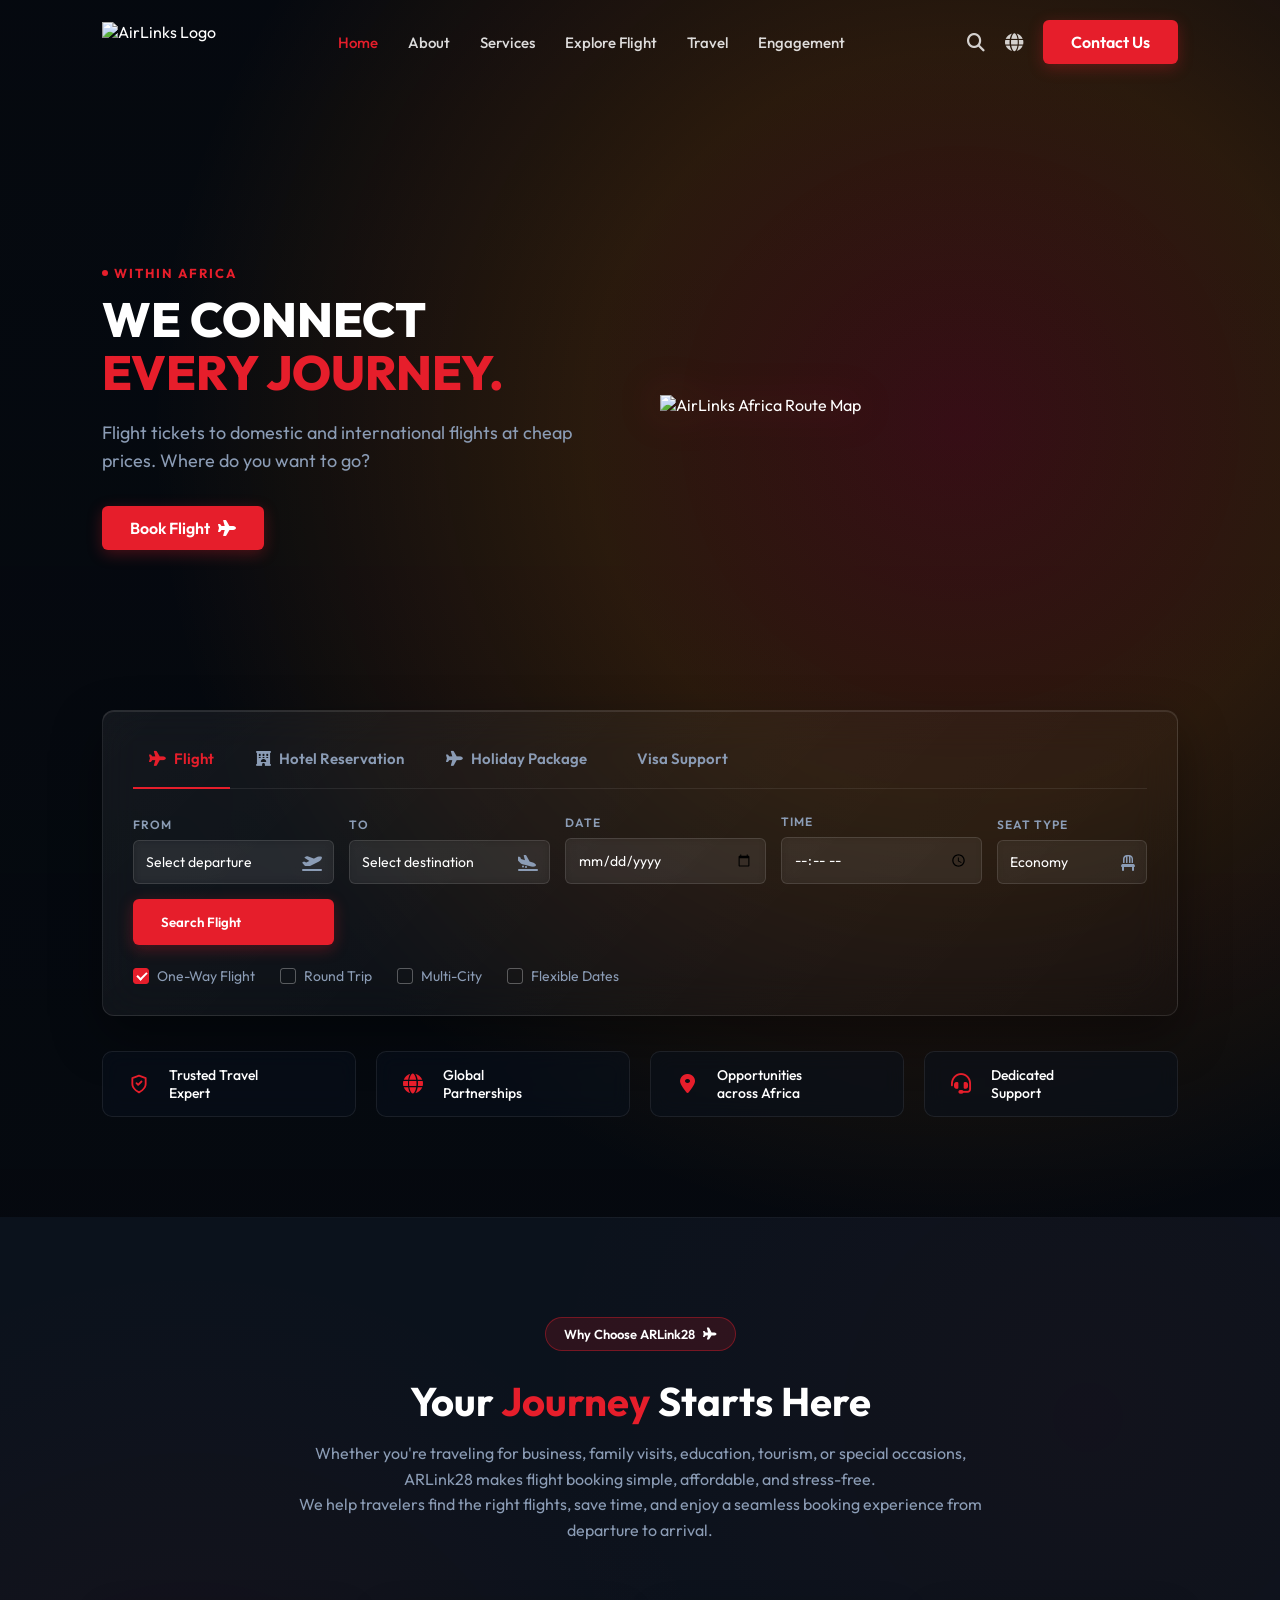
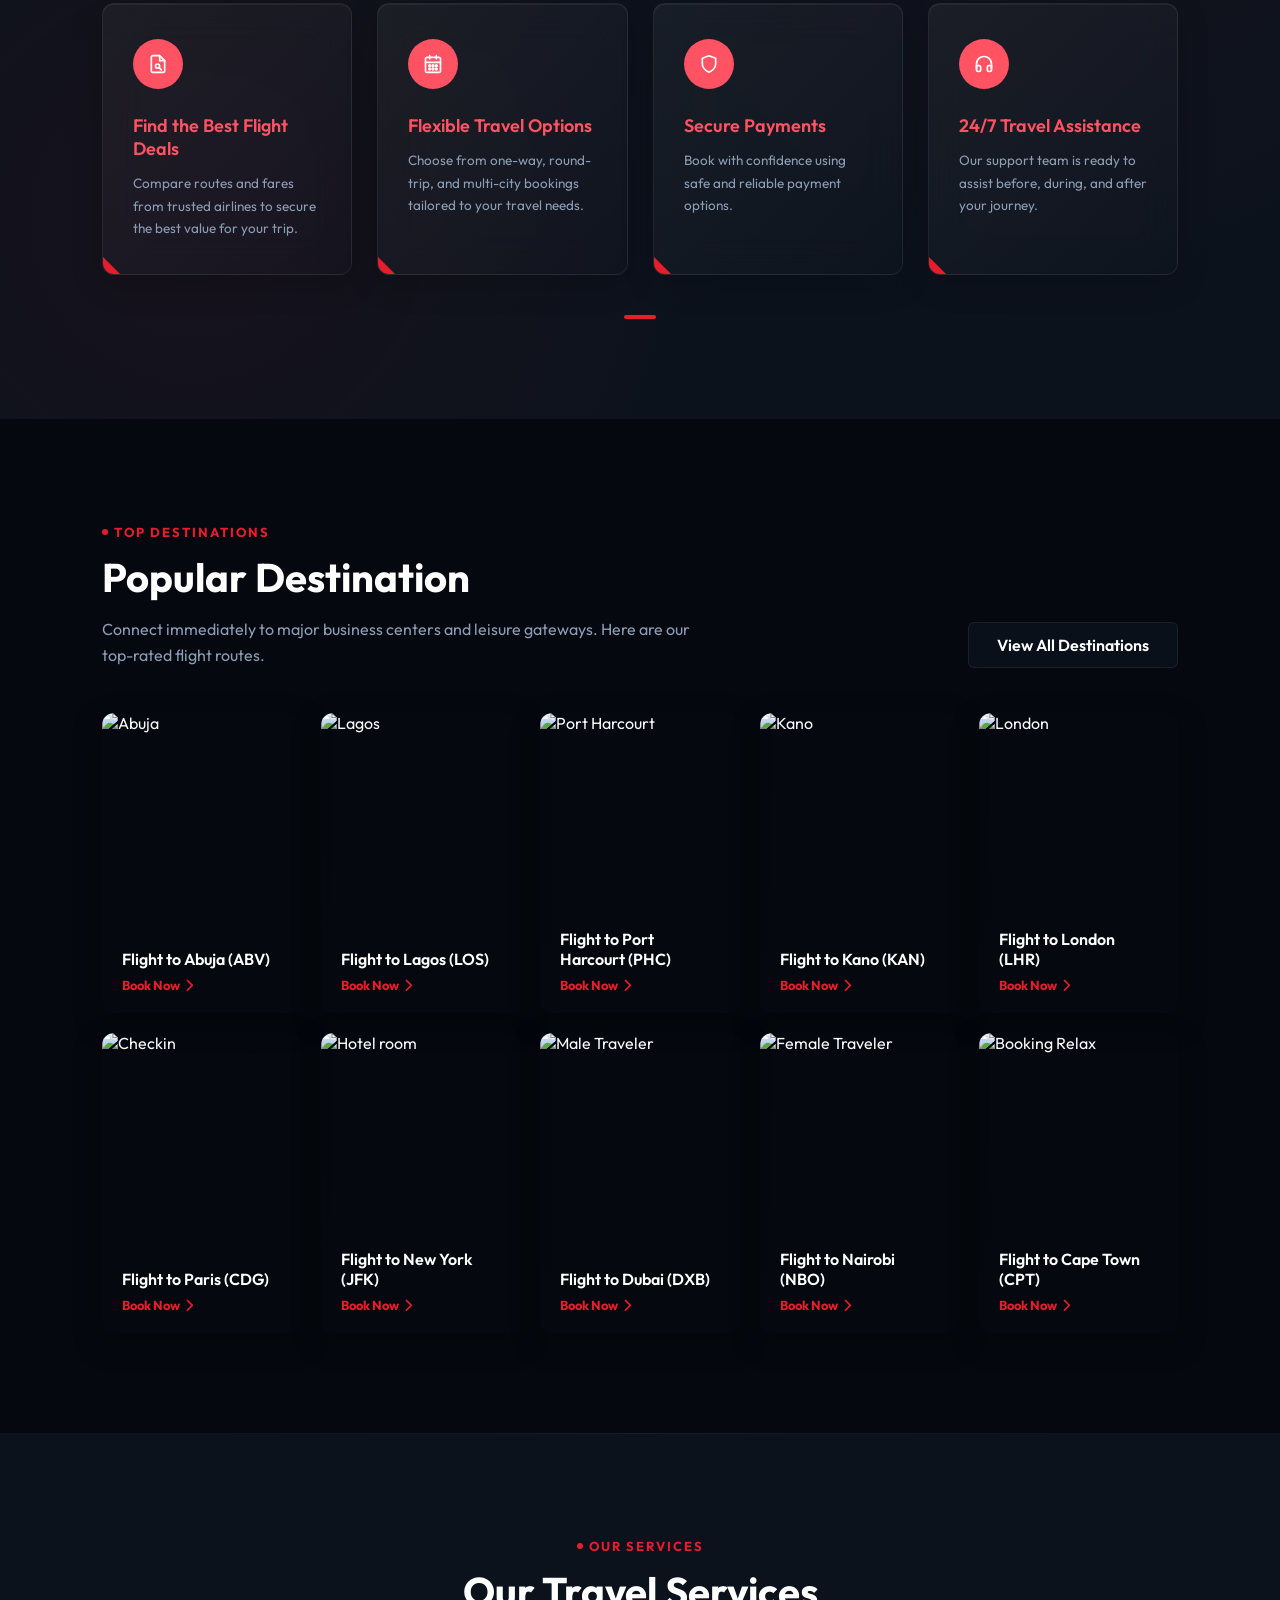
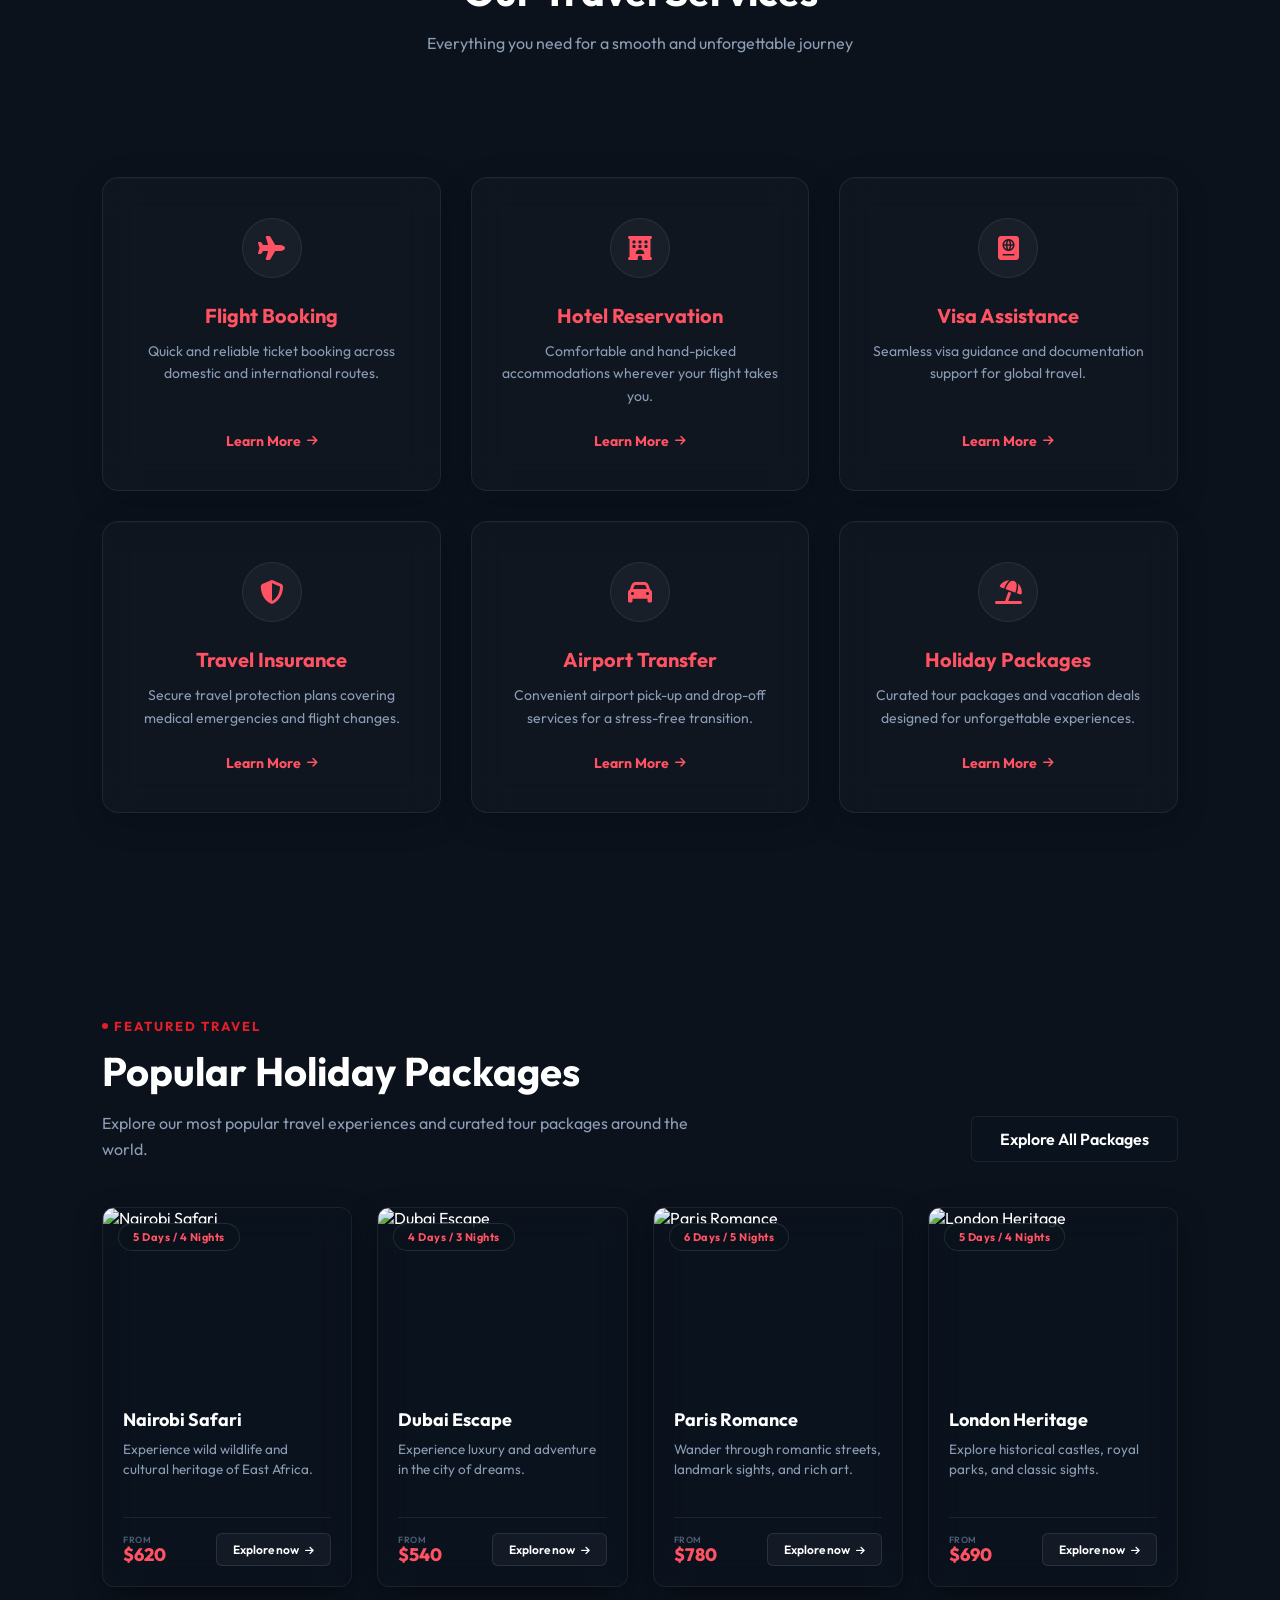
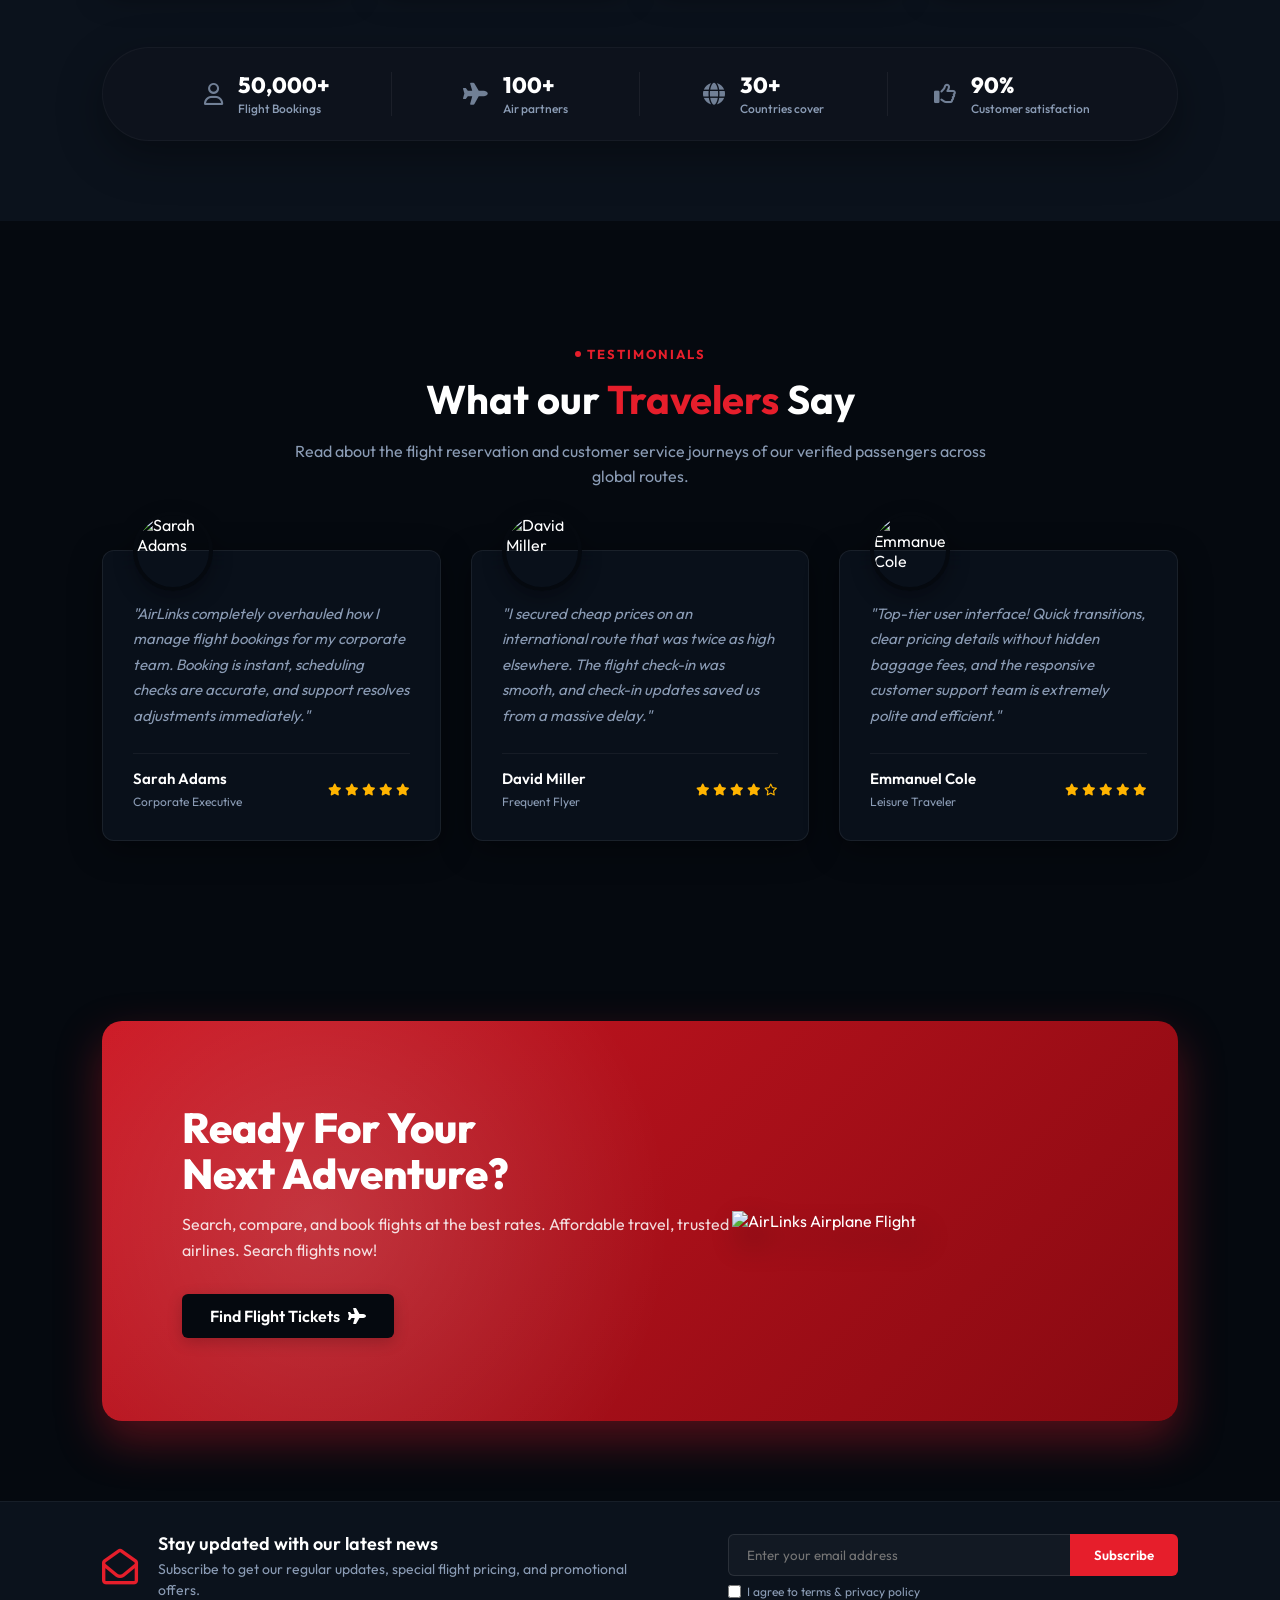
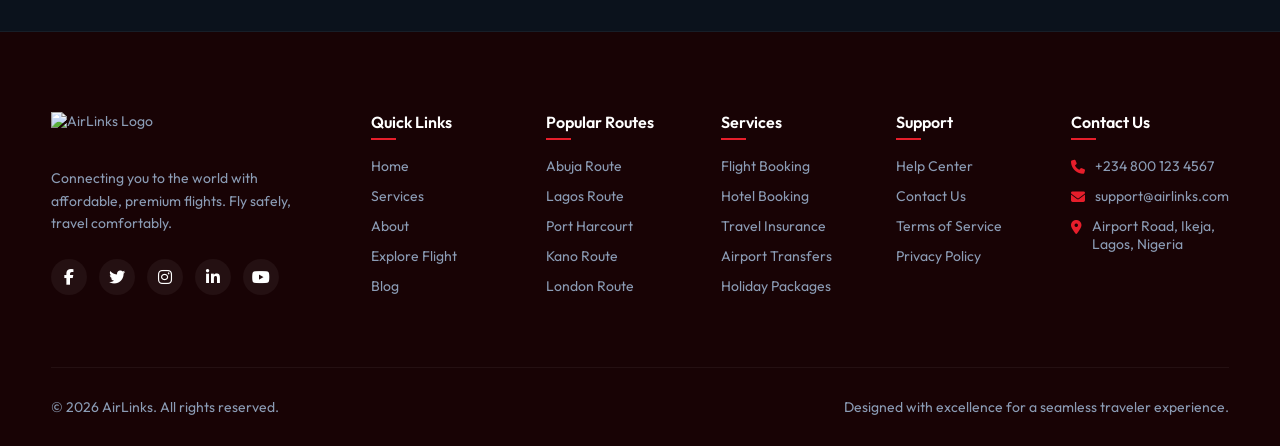
==== index.html @ 2740d94a "Add files via upload" ====
<!DOCTYPE html>
<html lang="en">

<head>
    <meta charset="UTF-8">
    <meta name="viewport" content="width=device-width, initial-scale=1.0">
    <title>AirLinks - We Connect Every Journey</title>
    <!-- FontAwesome for Premium Icons -->
    <link rel="stylesheet" href="https://cdnjs.cloudflare.com/ajax/libs/font-awesome/6.4.0/css/all.min.css">
    <!-- Custom CSS -->
    <link rel="stylesheet" href="index.css">
    <link rel="stylesheet" href="about.css">
</head>

<body>

    <!-- Header / Navigation Bar -->
    <header id="main-header">
        <a href="index.html" class="logo-container">
            <img src="images/logo.png" alt="AirLinks Logo" id="header-logo">
        </a>
        <nav id="nav-menu">
            <a href="#home" class="active">Home</a>
            <a href="about.html">About</a>
            <a href="service.html">Services</a>
            <a href="explore.html">Explore Flight</a>
            <a href="#blog">Travel</a>
            <a href="#contact">Engagement</a>
        </nav>
        <div class="nav-actions">
            <button class="icon-btn" aria-label="Search"><i class="fa-solid fa-magnifying-glass"></i></button>
            <button class="icon-btn" aria-label="Language"><i class="fa-solid fa-globe"></i></button>
            <a href="#register" class="btn btn-primary" id="header-register-btn">Contact Us</a>
            <button class="mobile-menu-toggle" id="menu-toggle-btn" aria-label="Toggle Menu">
                <i class="fa-solid fa-bars"></i>
            </button>
        </div>
    </header>

    <!-- Mobile Menu Overlay -->
    <div class="menu-overlay" id="menu-overlay"></div>

    <!-- Hero Section -->
    <section class="hero" id="home">
        <!-- Sun sunset overlay and map network overlay -->

        <div class="hero-main">
            <div class="hero-content">
                <span class="section-tag">WITHIN AFRICA</span>
                <h1>WE CONNECT <br><span class="highlight-red">EVERY JOURNEY.</span></h1>
                <p>Flight tickets to domestic and international flights at cheap prices. Where do you want to go?</p>
                <a href="#register" class="btn btn-primary">Book Flight <i class="fa-solid fa-plane"></i></a>
            </div>
            <div class="hero-visual">
                <img src="images/HERO.png" alt="AirLinks Africa Route Map" class="hero-map">
            </div>
        </div>

        <!-- Booking Widget Panel -->
        <div class="booking-widget glass-panel">
            <div class="booking-tabs">
                <button class="tab-btn active" data-tab="flight"><i class="fa-solid fa-plane"></i> Flight</button>
                <button class="tab-btn" data-tab="hotel"><i class="fa-solid fa-hotel"></i> Hotel Reservation</button>
                <button class="tab-btn" data-tab="car"><i class="fa-solid fa-plane"></i> Holiday Package</button>
                <button class="tab-btn" data-tab="taxi"><i class="fa-solid fa-visa"></i> Visa Support</button>
            </div>

            <form class="booking-form" onsubmit="event.preventDefault();">
                <div class="input-group">
                    <label for="from-input">From</label>
                    <div style="position: relative;">
                        <select id="from-input" class="input-field" style="appearance: none; -webkit-appearance: none;">
                            <option value="">Select departure</option>
                            <option value="LOS">Lagos (LOS)</option>
                            <option value="ABV">Abuja (ABV)</option>
                            <option value="PHC">Port Harcourt (PHC)</option>
                            <option value="LHR">London (LHR)</option>
                        </select>
                        <i class="fa-solid fa-plane-departure"
                            style="position: absolute; right: 12px; top: 15px; color: var(--text-muted); pointer-events: none;"></i>
                    </div>
                </div>
                <div class="input-group">
                    <label for="to-input">To</label>
                    <div style="position: relative;">
                        <select id="to-input" class="input-field" style="appearance: none; -webkit-appearance: none;">
                            <option value="">Select destination</option>
                            <option value="LOS">Lagos (LOS)</option>
                            <option value="ABV">Abuja (ABV)</option>
                            <option value="PHC">Port Harcourt (PHC)</option>
                            <option value="LHR">London (LHR)</option>
                        </select>
                        <i class="fa-solid fa-plane-arrival"
                            style="position: absolute; right: 12px; top: 15px; color: var(--text-muted); pointer-events: none;"></i>
                    </div>
                </div>
                <div class="input-group">
                    <label for="date-input">Date</label>
                    <div style="position: relative;">
                        <input type="date" id="date-input" class="input-field">
                    </div>
                </div>
                <div class="input-group">
                    <label for="time-input">Time</label>
                    <div style="position: relative;">
                        <input type="time" id="time-input" class="input-field">
                    </div>
                </div>
                <div class="input-group">
                    <label for="seat-input">Seat Type</label>
                    <div style="position: relative;">
                        <select id="seat-input" class="input-field" style="appearance: none; -webkit-appearance: none;">
                            <option value="economy">Economy</option>
                            <option value="premium">Premium Economy</option>
                            <option value="business">Business Class</option>
                            <option value="first">First Class</option>
                        </select>
                        <i class="fa-solid fa-chair"
                            style="position: absolute; right: 12px; top: 15px; color: var(--text-muted); pointer-events: none;"></i>
                    </div>
                </div>
                <button type="submit" class="btn btn-primary" style="height: 46px; margin-bottom: 2px;">Search
                    Flight</button>
            </form>

            <div class="booking-options">
                <label class="option-checkbox">
                    <input type="radio" name="flight-type" checked>
                    <span class="custom-checkbox"></span>
                    One-Way Flight
                </label>
                <label class="option-checkbox">
                    <input type="radio" name="flight-type">
                    <span class="custom-checkbox"></span>
                    Round Trip
                </label>
                <label class="option-checkbox">
                    <input type="radio" name="flight-type">
                    <span class="custom-checkbox"></span>
                    Multi-City
                </label>
                <label class="option-checkbox">
                    <input type="checkbox" name="flexible-dates">
                    <span class="custom-checkbox"></span>
                    Flexible Dates
                </label>
            </div>
        </div>

        <!-- Trust Badges Row -->
        <div class="hero-badges-row">
            <div class="hero-badge-card">
                <div class="hero-badge-icon">
                    <svg viewBox="0 0 24 24" fill="none" stroke="currentColor" stroke-width="2.2" stroke-linecap="round"
                        stroke-linejoin="round">
                        <path d="M12 22s8-4 8-10V5l-8-3-8 3v7c0 6 8 10 8 10z"></path>
                        <path d="m9 11 2 2 4-4"></path>
                    </svg>
                </div>
                <div class="hero-badge-text">
                    Trusted Travel<br>Expert
                </div>
            </div>
            <div class="hero-badge-card">
                <div class="hero-badge-icon">
                    <i class="fa-solid fa-globe"></i>
                </div>
                <div class="hero-badge-text">
                    Global<br>Partnerships
                </div>
            </div>
            <div class="hero-badge-card">
                <div class="hero-badge-icon">
                    <i class="fa-solid fa-location-dot"></i>
                </div>
                <div class="hero-badge-text">
                    Opportunities<br>across Africa
                </div>
            </div>
            <div class="hero-badge-card">
                <div class="hero-badge-icon">
                    <i class="fa-solid fa-headset"></i>
                </div>
                <div class="hero-badge-text">
                    Dedicated<br>Support
                </div>
            </div>
        </div>
    </section>

    <!-- Why Choose AirLinks Section -->
    <section class="why-choose-us" id="features">
        <div class="section-header">
            <span class="why-choose-badge">Why Choose ARLink28 <i class="fa-solid fa-plane"></i></span>
            <h2>Your <span class="highlight-red">Journey</span> Starts Here</h2>
            <p>Whether you're traveling for business, family visits, education, tourism, or special occasions, ARLink28
                makes flight booking simple, affordable, and stress-free.<br>
                We help travelers find the right flights, save time, and enjoy a seamless booking experience from
                departure to arrival.</p>
        </div>

        <div class="features-grid">
            <div class="feature-card glass-panel">
                <div class="feature-icon-wrapper">
                    <svg viewBox="0 0 24 24" fill="none" stroke="currentColor" stroke-width="2" stroke-linecap="round"
                        stroke-linejoin="round">
                        <path d="M14 2H6a2 2 0 0 0-2 2v16a2 2 0 0 0 2 2h12a2 2 0 0 0 2-2V8z"></path>
                        <polyline points="14 2 14 8 20 8"></polyline>
                        <circle cx="11.5" cy="14.5" r="2.5"></circle>
                        <line x1="13.25" y1="16.25" x2="16" y2="19"></line>
                    </svg>
                </div>
                <h3>Find the Best Flight Deals</h3>
                <p>Compare routes and fares from trusted airlines to secure the best value for your trip.</p>
            </div>
            <div class="feature-card glass-panel">
                <div class="feature-icon-wrapper">
                    <svg viewBox="0 0 24 24" fill="none" stroke="currentColor" stroke-width="2" stroke-linecap="round"
                        stroke-linejoin="round">
                        <rect x="3" y="4" width="18" height="18" rx="2" ry="2"></rect>
                        <line x1="16" y1="2" x2="16" y2="6"></line>
                        <line x1="8" y1="2" x2="8" y2="6"></line>
                        <line x1="3" y1="10" x2="21" y2="10"></line>
                        <circle cx="8" cy="14" r="1"></circle>
                        <circle cx="12" cy="14" r="1"></circle>
                        <circle cx="16" cy="14" r="1"></circle>
                        <circle cx="8" cy="18" r="1"></circle>
                        <circle cx="12" cy="18" r="1"></circle>
                        <circle cx="16" cy="18" r="1"></circle>
                    </svg>
                </div>
                <h3>Flexible Travel Options</h3>
                <p>Choose from one-way, round-trip, and multi-city bookings tailored to your travel needs.</p>
            </div>
            <div class="feature-card glass-panel">
                <div class="feature-icon-wrapper">
                    <svg viewBox="0 0 24 24" fill="none" stroke="currentColor" stroke-width="2" stroke-linecap="round"
                        stroke-linejoin="round">
                        <path d="M12 22s8-4 8-10V5l-8-3-8 3v7c0 6 8 10 8 10z"></path>
                    </svg>
                </div>
                <h3>Secure Payments</h3>
                <p>Book with confidence using safe and reliable payment options.</p>
            </div>
            <div class="feature-card glass-panel">
                <div class="feature-icon-wrapper">
                    <svg viewBox="0 0 24 24" fill="none" stroke="currentColor" stroke-width="2" stroke-linecap="round"
                        stroke-linejoin="round">
                        <path d="M3 18v-6a9 9 0 0 1 18 0v6"></path>
                        <path
                            d="M21 19a2 2 0 0 1-2 2h-1a2 2 0 0 1-2-2v-3a2 2 0 0 1 2-2h3zM3 19a2 2 0 0 0 2 2h1a2 2 0 0 0 2-2v-3a2 2 0 0 0-2-2H3z">
                        </path>
                    </svg>
                </div>
                <h3>24/7 Travel Assistance</h3>
                <p>Our support team is ready to assist before, during, and after your journey.</p>
            </div>
        </div>
        <div class="indicator-bar"></div>
    </section>

    <!-- Popular Destinations Section -->
    <section class="popular-destinations" id="destinations">
        <div class="destination-header-row">
            <div class="section-header">
                <span class="section-tag">Top Destinations</span>
                <h2>Popular Destination</h2>
                <p>Connect immediately to major business centers and leisure gateways. Here are our top-rated flight
                    routes.</p>
            </div>
            <a href="#destinations" class="btn btn-secondary">View All Destinations</a>
        </div>

        <!-- 10 Destination Cards Grid -->
        <div class="destinations-grid">
            <div class="destination-card">
                <img src="images/0beb3e04fca00b01c6d5ee27858785f2.jpg" alt="Abuja" class="destination-img">
                <div class="destination-overlay">
                    <div class="destination-pin"><i class="fa-solid fa-location-dot"></i></div>
                    <h4>Flight to Abuja (ABV)</h4>
                    <span class="book-now-link">Book Now <i class="fa-solid fa-chevron-right"></i></span>
                </div>
            </div>
            <div class="destination-card">
                <img src="images/11a45865c24a53fcd5b730276d1ea975.jpg" alt="Lagos" class="destination-img">
                <div class="destination-overlay">
                    <div class="destination-pin"><i class="fa-solid fa-location-dot"></i></div>
                    <h4>Flight to Lagos (LOS)</h4>
                    <span class="book-now-link">Book Now <i class="fa-solid fa-chevron-right"></i></span>
                </div>
            </div>
            <div class="destination-card">
                <img src="images/IMG_5235.png" alt="Port Harcourt" class="destination-img">
                <div class="destination-overlay">
                    <div class="destination-pin"><i class="fa-solid fa-location-dot"></i></div>
                    <h4>Flight to Port Harcourt (PHC)</h4>
                    <span class="book-now-link">Book Now <i class="fa-solid fa-chevron-right"></i></span>
                </div>
            </div>
            <div class="destination-card">
                <img src="images/gini2.png" alt="Kano" class="destination-img">
                <div class="destination-overlay">
                    <div class="destination-pin"><i class="fa-solid fa-location-dot"></i></div>
                    <h4>Flight to Kano (KAN)</h4>
                    <span class="book-now-link">Book Now <i class="fa-solid fa-chevron-right"></i></span>
                </div>
            </div>
            <div class="destination-card">
                <img src="images/IMG_5236.png" alt="London" class="destination-img">
                <div class="destination-overlay">
                    <div class="destination-pin"><i class="fa-solid fa-location-dot"></i></div>
                    <h4>Flight to London (LHR)</h4>
                    <span class="book-now-link">Book Now <i class="fa-solid fa-chevron-right"></i></span>
                </div>
            </div>
            <div class="destination-card">
                <img src="images/7839e8b4d562c15a8f62d6b174cba984.jpg" alt="Checkin" class="destination-img">
                <div class="destination-overlay">
                    <div class="destination-pin"><i class="fa-solid fa-location-dot"></i></div>
                    <h4>Flight to Paris (CDG)</h4>
                    <span class="book-now-link">Book Now <i class="fa-solid fa-chevron-right"></i></span>
                </div>
            </div>
            <div class="destination-card">
                <img src="images/e7be194d434ef6e446ad64626b9a0276.jpg" alt="Hotel room" class="destination-img">
                <div class="destination-overlay">
                    <div class="destination-pin"><i class="fa-solid fa-location-dot"></i></div>
                    <h4>Flight to New York (JFK)</h4>
                    <span class="book-now-link">Book Now <i class="fa-solid fa-chevron-right"></i></span>
                </div>
            </div>
            <div class="destination-card">
                <img src="images/488d546d69613897fbd91a3ec61d5c72.jpg" alt="Male Traveler" class="destination-img">
                <div class="destination-overlay">
                    <div class="destination-pin"><i class="fa-solid fa-location-dot"></i></div>
                    <h4>Flight to Dubai (DXB)</h4>
                    <span class="book-now-link">Book Now <i class="fa-solid fa-chevron-right"></i></span>
                </div>
            </div>
            <div class="destination-card">
                <img src="images/d4f2e3fa759091f84b4c8f98df2dc9d0.jpg" alt="Female Traveler" class="destination-img">
                <div class="destination-overlay">
                    <div class="destination-pin"><i class="fa-solid fa-location-dot"></i></div>
                    <h4>Flight to Nairobi (NBO)</h4>
                    <span class="book-now-link">Book Now <i class="fa-solid fa-chevron-right"></i></span>
                </div>
            </div>
            <div class="destination-card">
                <img src="images/026badc72f15f795f5246011b20dedb3.jpg" alt="Booking Relax" class="destination-img">
                <div class="destination-overlay">
                    <div class="destination-pin"><i class="fa-solid fa-location-dot"></i></div>
                    <h4>Flight to Cape Town (CPT)</h4>
                    <span class="book-now-link">Book Now <i class="fa-solid fa-chevron-right"></i></span>
                </div>
            </div>
        </div>
    </section>

    <!-- Our Travel Services Section -->
    <section class="our-services-section" id="services">
        <div class="section-header">
            <span class="section-tag">Our Services</span>
            <h2>Our Travel Services</h2>
            <p>Everything you need for a smooth and unforgettable journey</p>
        </div>

        <div class="services-grid-new">
            <!-- Card 1: Flight Booking -->
            <div class="service-card-new glass-panel">
                <div class="service-icon-wrapper-new">
                    <i class="fa-solid fa-plane"></i>
                </div>
                <h3>Flight Booking</h3>
                <p>Quick and reliable ticket booking across domestic and international routes.</p>
                <a href="about.html" class="service-learn-more">Learn More <i class="fa-solid fa-arrow-right"></i></a>
            </div>

            <!-- Card 2: Hotel Reservation -->
            <div class="service-card-new glass-panel">
                <div class="service-icon-wrapper-new">
                    <i class="fa-solid fa-hotel"></i>
                </div>
                <h3>Hotel Reservation</h3>
                <p>Comfortable and hand-picked accommodations wherever your flight takes you.</p>
                <a href="about.html" class="service-learn-more">Learn More <i class="fa-solid fa-arrow-right"></i></a>
            </div>

            <!-- Card 3: Visa Assistance -->
            <div class="service-card-new glass-panel">
                <div class="service-icon-wrapper-new">
                    <i class="fa-solid fa-passport"></i>
                </div>
                <h3>Visa Assistance</h3>
                <p>Seamless visa guidance and documentation support for global travel.</p>
                <a href="about.html" class="service-learn-more">Learn More <i class="fa-solid fa-arrow-right"></i></a>
            </div>

            <!-- Card 4: Travel Insurance -->
            <div class="service-card-new glass-panel">
                <div class="service-icon-wrapper-new">
                    <i class="fa-solid fa-shield-halved"></i>
                </div>
                <h3>Travel Insurance</h3>
                <p>Secure travel protection plans covering medical emergencies and flight changes.</p>
                <a href="about.html" class="service-learn-more">Learn More <i class="fa-solid fa-arrow-right"></i></a>
            </div>

            <!-- Card 5: Airport Transfer -->
            <div class="service-card-new glass-panel">
                <div class="service-icon-wrapper-new">
                    <i class="fa-solid fa-car"></i>
                </div>
                <h3>Airport Transfer</h3>
                <p>Convenient airport pick-up and drop-off services for a stress-free transition.</p>
                <a href="about.html" class="service-learn-more">Learn More <i class="fa-solid fa-arrow-right"></i></a>
            </div>

            <!-- Card 6: Holiday Packages -->
            <div class="service-card-new glass-panel">
                <div class="service-icon-wrapper-new">
                    <i class="fa-solid fa-umbrella-beach"></i>
                </div>
                <h3>Holiday Packages</h3>
                <p>Curated tour packages and vacation deals designed for unforgettable experiences.</p>
                <a href="about.html" class="service-learn-more">Learn More <i class="fa-solid fa-arrow-right"></i></a>
            </div>
        </div>

        <!-- Featured Travel Subsection -->
        <div class="featured-travel-container">
            <div class="featured-travel-header-row">
                <div class="section-header" style="text-align: left; margin: 0; max-width: 600px;">
                    <span class="section-tag">Featured Travel</span>
                    <h2>Popular Holiday Packages</h2>
                    <p>Explore our most popular travel experiences and curated tour packages around the world.</p>
                </div>
                <a href="about.html" class="btn btn-secondary">Explore All Packages</a>
            </div>

            <div class="featured-travel-grid">
                <!-- Card 1: Nairobi Safari -->
                <div class="featured-travel-card">
                    <div class="featured-travel-img-wrapper">
                        <img src="images/d4f2e3fa759091f84b4c8f98df2dc9d0.jpg" alt="Nairobi Safari"
                            class="featured-travel-img">
                        <span class="featured-travel-duration">5 Days / 4 Nights</span>
                    </div>
                    <div class="featured-travel-content">
                        <h3>Nairobi Safari</h3>
                        <p>Experience wild wildlife and cultural heritage of East Africa.</p>
                        <div class="featured-travel-card-footer">
                            <div class="featured-travel-price">
                                <span>From</span> $620
                            </div>
                            <a href="about.html" class="featured-travel-btn">Explore now <i
                                    class="fa-solid fa-arrow-right"></i></a>
                        </div>
                    </div>
                </div>

                <!-- Card 2: Dubai Escape -->
                <div class="featured-travel-card">
                    <div class="featured-travel-img-wrapper">
                        <img src="images/488d546d69613897fbd91a3ec61d5c72.jpg" alt="Dubai Escape"
                            class="featured-travel-img">
                        <span class="featured-travel-duration">4 Days / 3 Nights</span>
                    </div>
                    <div class="featured-travel-content">
                        <h3>Dubai Escape</h3>
                        <p>Experience luxury and adventure in the city of dreams.</p>
                        <div class="featured-travel-card-footer">
                            <div class="featured-travel-price">
                                <span>From</span> $540
                            </div>
                            <a href="about.html" class="featured-travel-btn">Explore now <i
                                    class="fa-solid fa-arrow-right"></i></a>
                        </div>
                    </div>
                </div>

                <!-- Card 3: Paris Romance -->
                <div class="featured-travel-card">
                    <div class="featured-travel-img-wrapper">
                        <img src="images/7839e8b4d562c15a8f62d6b174cba984.jpg" alt="Paris Romance"
                            class="featured-travel-img">
                        <span class="featured-travel-duration">6 Days / 5 Nights</span>
                    </div>
                    <div class="featured-travel-content">
                        <h3>Paris Romance</h3>
                        <p>Wander through romantic streets, landmark sights, and rich art.</p>
                        <div class="featured-travel-card-footer">
                            <div class="featured-travel-price">
                                <span>From</span> $780
                            </div>
                            <a href="about.html" class="featured-travel-btn">Explore now <i
                                    class="fa-solid fa-arrow-right"></i></a>
                        </div>
                    </div>
                </div>

                <!-- Card 4: London Heritage -->
                <div class="featured-travel-card">
                    <div class="featured-travel-img-wrapper">
                        <img src="images/IMG_5236.png" alt="London Heritage" class="featured-travel-img">
                        <span class="featured-travel-duration">5 Days / 4 Nights</span>
                    </div>
                    <div class="featured-travel-content">
                        <h3>London Heritage</h3>
                        <p>Explore historical castles, royal parks, and classic sights.</p>
                        <div class="featured-travel-card-footer">
                            <div class="featured-travel-price">
                                <span>From</span> $690
                            </div>
                            <a href="about.html" class="featured-travel-btn">Explore now <i
                                    class="fa-solid fa-arrow-right"></i></a>
                        </div>
                    </div>
                </div>
            </div>
        </div>
        <!-- Part C: Stats Capsule -->
        <div class="stats-capsule-container">
            <div class="stats-capsule-row">
                <div class="capsule-stat-item">
                    <div class="capsule-icon-box">
                        <i class="fa-regular fa-user"></i>
                    </div>
                    <div class="capsule-stat-content">
                        <div class="capsule-stat-num">50,000+</div>
                        <div class="capsule-stat-lbl">Flight Bookings</div>
                    </div>
                </div>

                <div class="capsule-stat-item">
                    <div class="capsule-icon-box">
                        <i class="fa-solid fa-plane"></i>
                    </div>
                    <div class="capsule-stat-content">
                        <div class="capsule-stat-num">100+</div>
                        <div class="capsule-stat-lbl">Air partners</div>
                    </div>
                </div>

                <div class="capsule-stat-item">
                    <div class="capsule-icon-box">
                        <i class="fa-solid fa-globe"></i>
                    </div>
                    <div class="capsule-stat-content">
                        <div class="capsule-stat-num">30+</div>
                        <div class="capsule-stat-lbl">Countries cover</div>
                    </div>
                </div>

                <div class="capsule-stat-item">
                    <div class="capsule-icon-box">
                        <i class="fa-regular fa-thumbs-up"></i>
                    </div>
                    <div class="capsule-stat-content">
                        <div class="capsule-stat-num">90%</div>
                        <div class="capsule-stat-lbl">Customer satisfaction</div>
                    </div>
                </div>
            </div>
        </div>

    </section>


    <!-- Testimonials Section -->
    <section class="testimonials" id="blog">
        <div class="section-header">
            <span class="section-tag">Testimonials</span>
            <h2>What our <span class="highlight-red">Travelers</span> Say</h2>
            <p>Read about the flight reservation and customer service journeys of our verified passengers across
                global
                routes.</p>
        </div>

        <div class="testimonials-grid">
            <!-- Testimonial 1 -->
            <div class="testimonial-card glass-panel">
                <div class="testimonial-avatar">
                    <img src="images/071c01cbad5ab7965667ff2e9ef5765c.jpg" alt="Sarah Adams">
                </div>
                <p class="testimonial-text">"AirLinks completely overhauled how I manage flight bookings for my
                    corporate team. Booking is instant, scheduling checks are accurate, and support resolves
                    adjustments
                    immediately."</p>
                <div class="testimonial-footer">
                    <div class="reviewer-info">
                        <h5>Sarah Adams</h5>
                        <span>Corporate Executive</span>
                    </div>
                    <div class="rating-stars">
                        <i class="fa-solid fa-star"></i>
                        <i class="fa-solid fa-star"></i>
                        <i class="fa-solid fa-star"></i>
                        <i class="fa-solid fa-star"></i>
                        <i class="fa-solid fa-star"></i>
                    </div>
                </div>
            </div>
            <!-- Testimonial 2 -->
            <div class="testimonial-card glass-panel">
                <div class="testimonial-avatar">
                    <img src="images/026badc72f15f795f5246011b20dedb3.jpg" alt="David Miller">
                </div>
                <p class="testimonial-text">"I secured cheap prices on an international route that was twice as high
                    elsewhere. The flight check-in was smooth, and check-in updates saved us from a massive delay."
                </p>
                <div class="testimonial-footer">
                    <div class="reviewer-info">
                        <h5>David Miller</h5>
                        <span>Frequent Flyer</span>
                    </div>
                    <div class="rating-stars">
                        <i class="fa-solid fa-star"></i>
                        <i class="fa-solid fa-star"></i>
                        <i class="fa-solid fa-star"></i>
                        <i class="fa-solid fa-star"></i>
                        <i class="fa-regular fa-star"></i>
                    </div>
                </div>
            </div>
            <!-- Testimonial 3 -->
            <div class="testimonial-card glass-panel">
                <div class="testimonial-avatar">
                    <img src="images/488d546d69613897fbd91a3ec61d5c72.jpg" alt="Emmanuel Cole">
                </div>
                <p class="testimonial-text">"Top-tier user interface! Quick transitions, clear pricing details
                    without
                    hidden baggage fees, and the responsive customer support team is extremely polite and
                    efficient."
                </p>
                <div class="testimonial-footer">
                    <div class="reviewer-info">
                        <h5>Emmanuel Cole</h5>
                        <span>Leisure Traveler</span>
                    </div>
                    <div class="rating-stars">
                        <i class="fa-solid fa-star"></i>
                        <i class="fa-solid fa-star"></i>
                        <i class="fa-solid fa-star"></i>
                        <i class="fa-solid fa-star"></i>
                        <i class="fa-solid fa-star"></i>
                    </div>
                </div>
            </div>
        </div>
    </section>

    <!-- CTA Ready For Next Adventure Section -->
    <section class="cta-adventure">
        <div class="cta-banner">
            <div class="cta-content">
                <h2>Ready For Your <br>Next Adventure?</h2>
                <p>Search, compare, and book flights at the best rates. Affordable travel, trusted airlines. Search
                    flights now!</p>
                <a href="#home" class="btn btn-primary">Find Flight Tickets <i class="fa-solid fa-plane"></i></a>
            </div>
            <div class="cta-visual">
                <img src="images/IMG_5238.png" alt="AirLinks Airplane Flight" class="cta-plane">
            </div>
        </div>
    </section>

    <!-- Newsletter Bar -->
    <section class="newsletter-bar" id="register">
        <div class="newsletter-container">
            <div class="newsletter-info">
                <i class="fa-regular fa-envelope-open newsletter-icon"></i>
                <div class="newsletter-text">
                    <h4>Stay updated with our latest news</h4>
                    <p>Subscribe to get our regular updates, special flight pricing, and promotional offers.</p>
                </div>
            </div>
            <div class="newsletter-form-container">
                <form class="newsletter-form" onsubmit="event.preventDefault();">
                    <input type="email" placeholder="Enter your email address" required
                        aria-label="Email for newsletter">
                    <button type="submit">Subscribe</button>
                </form>
                <div class="newsletter-agree">
                    <input type="checkbox" id="newsletter-check" required>
                    <label for="newsletter-check">I agree to terms & privacy policy</label>
                </div>
            </div>
        </div>
    </section>

    <!-- Footer -->
    <footer id="contact">
        <div class="footer-top">
            <div class="footer-brand">
                <a href="index.html" class="logo-container">
                    <img src="images/logo.png" alt="AirLinks Logo" style="height: 35px;">
                </a>
                <p>Connecting you to the world with affordable, premium flights. Fly safely, travel comfortably.</p>
                <div class="social-links">
                    <a href="#" class="social-icon" aria-label="Facebook"><i class="fa-brands fa-facebook-f"></i></a>
                    <a href="#" class="social-icon" aria-label="Twitter"><i class="fa-brands fa-twitter"></i></a>
                    <a href="#" class="social-icon" aria-label="Instagram"><i class="fa-brands fa-instagram"></i></a>
                    <a href="#" class="social-icon" aria-label="Linkedin"><i class="fa-brands fa-linkedin-in"></i></a>
                    <a href="#" class="social-icon" aria-label="Youtube"><i class="fa-brands fa-youtube"></i></a>
                </div>
            </div>

            <div class="footer-col">
                <h5>Quick Links</h5>
                <ul>
                    <li><a href="index.html#home">Home</a></li>
                    <li><a href="service.html">Services</a></li>
                    <li><a href="about.html">About</a></li>
                    <li><a href="explore.html">Explore Flight</a></li>
                    <li><a href="index.html#blog">Blog</a></li>
                </ul>
            </div>

            <div class="footer-col">
                <h5>Popular Routes</h5>
                <ul>
                    <li><a href="index.html#destinations">Abuja Route</a></li>
                    <li><a href="index.html#destinations">Lagos Route</a></li>
                    <li><a href="index.html#destinations">Port Harcourt</a></li>
                    <li><a href="index.html#destinations">Kano Route</a></li>
                    <li><a href="index.html#destinations">London Route</a></li>
                </ul>
            </div>

            <div class="footer-col">
                <h5>Services</h5>
                <ul>
                    <li><a href="service.html#flight-booking">Flight Booking</a></li>
                    <li><a href="service.html#hotel-reservations">Hotel Booking</a></li>
                    <li><a href="service.html#travel-insurance">Travel Insurance</a></li>
                    <li><a href="service.html#airport-transfers">Airport Transfers</a></li>
                    <li><a href="service.html#holiday-packages">Holiday Packages</a></li>
                </ul>
            </div>

            <div class="footer-col">
                <h5>Support</h5>
                <ul>
                    <li><a href="#">Help Center</a></li>
                    <li><a href="#">Contact Us</a></li>
                    <li><a href="#">Terms of Service</a></li>
                    <li><a href="#">Privacy Policy</a></li>
                </ul>
            </div>

            <div class="footer-col" style="grid-column: span 1;">
                <h5>Contact Us</h5>
                <ul class="contact-info">
                    <li>
                        <i class="fa-solid fa-phone"></i>
                        <span>+234 800 123 4567</span>
                    </li>
                    <li>
                        <i class="fa-solid fa-envelope"></i>
                        <span>support@airlinks.com</span>
                    </li>
                    <li>
                        <i class="fa-solid fa-location-dot"></i>
                        <span>Airport Road, Ikeja, Lagos, Nigeria</span>
                    </li>
                </ul>
            </div>
        </div>

        <div class="footer-bottom">
            <p>&copy; 2026 AirLinks. All rights reserved.</p>
            <p>Designed with excellence for a seamless traveler experience.</p>
        </div>
    </footer>

    <!-- Simple sticky header effect, tab selection, and mobile menu logic -->
    <script>
        window.addEventListener('scroll', () => {
            const header = document.getElementById('main-header');
            if (window.scrollY > 50) {
                header.classList.add('sticky');
            } else {
                header.classList.remove('sticky');
            }
        });

        // Booking widget tabs
        const tabBtns = document.querySelectorAll('.tab-btn');
        tabBtns.forEach(btn => {
            btn.addEventListener('click', () => {
                tabBtns.forEach(b => b.classList.remove('active'));
                btn.classList.add('active');
            });
        });

        // Mobile Navigation Drawer Toggle
        const menuToggleBtn = document.getElementById('menu-toggle-btn');
        const navMenu = document.getElementById('nav-menu');
        const menuOverlay = document.getElementById('menu-overlay');

        if (menuToggleBtn && navMenu && menuOverlay) {
            const toggleMenu = () => {
                navMenu.classList.toggle('active');
                menuOverlay.classList.toggle('active');

                const icon = menuToggleBtn.querySelector('i');
                if (icon.classList.contains('fa-bars')) {
                    icon.classList.remove('fa-bars');
                    icon.classList.add('fa-xmark');
                } else {
                    icon.classList.remove('fa-xmark');
                    icon.classList.add('fa-bars');
                }
            };

            menuToggleBtn.addEventListener('click', toggleMenu);
            menuOverlay.addEventListener('click', toggleMenu);

            // Close menu if a link is clicked
            navMenu.querySelectorAll('a').forEach(link => {
                link.addEventListener('click', () => {
                    navMenu.classList.remove('active');
                    menuOverlay.classList.remove('active');
                    const icon = menuToggleBtn.querySelector('i');
                    if (icon) {
                        icon.classList.remove('fa-xmark');
                        icon.classList.add('fa-bars');
                    }
                });
            });
        }
    </script>
</body>

</html>
---- index.css ----
@import url('https://fonts.googleapis.com/css2?family=Outfit:wght@300;400;500;600;700;800&display=swap');

/* CSS Variables */
:root {
    --bg-primary: #05090f;
    --bg-secondary: #0b121c;
    --bg-footer: #180305;

    --primary-red: #e61e2b;
    --primary-red-hover: #c91621;
    --primary-red-glow: rgba(230, 30, 43, 0.25);

    --text-main: #ffffff;
    --text-muted: #8b9cb5;
    --text-dark: #4d5d75;

    --glass-bg: rgba(11, 19, 31, 0.75);
    --glass-border: rgba(255, 255, 255, 0.07);
    --glass-shadow: 0 8px 32px 0 rgba(0, 0, 0, 0.4);

    --card-glow: 0 10px 30px -5px rgba(0, 0, 0, 0.5);

    --transition-smooth: all 0.3s cubic-bezier(0.4, 0, 0.2, 1);
}

/* Reset & Base Styles */
* {
    margin: 0;
    padding: 0;
    box-sizing: border-box;
}

html {
    scroll-behavior: smooth;
    font-family: 'Outfit', sans-serif;
    background-color: var(--bg-primary);
    color: var(--text-main);
    overflow-x: hidden;
}

body {
    min-height: 100vh;
    display: flex;
    flex-direction: column;
}

/* Custom Scrollbar */
::-webkit-scrollbar {
    width: 10px;
}

::-webkit-scrollbar-track {
    background: var(--bg-primary);
}

::-webkit-scrollbar-thumb {
    background: #251215;
    border-radius: 5px;
    border: 2px solid var(--bg-primary);
}

::-webkit-scrollbar-thumb:hover {
    background: var(--primary-red);
}

/* Helper Components */
a {
    color: inherit;
    text-decoration: none;
    transition: var(--transition-smooth);
}

button,
.btn {
    font-family: 'Outfit', sans-serif;
    border: none;
    outline: none;
    cursor: pointer;
    transition: var(--transition-smooth);
}

.btn-primary {
    background: var(--primary-red);
    color: #fff;
    padding: 12px 28px;
    border-radius: 6px;
    font-weight: 600;
    display: inline-flex;
    align-items: center;
    gap: 8px;
    box-shadow: 0 4px 15px rgba(230, 30, 43, 0.3);
}

.btn-primary:hover {
    background: var(--primary-red-hover);
    transform: translateY(-2px);
    box-shadow: 0 6px 20px rgba(230, 30, 43, 0.45);
}

.btn-secondary {
    background: var(--glass-bg);
    color: #fff;
    border: 1px solid var(--glass-border);
    padding: 12px 28px;
    border-radius: 6px;
    font-weight: 600;
    display: inline-flex;
    align-items: center;
    gap: 8px;
    backdrop-filter: blur(10px);
}

.btn-secondary:hover {
    background: rgba(255, 255, 255, 0.05);
    border-color: rgba(255, 255, 255, 0.2);
    transform: translateY(-2px);
}

.section-tag {
    color: var(--primary-red);
    font-size: 13px;
    font-weight: 700;
    letter-spacing: 2px;
    text-transform: uppercase;
    margin-bottom: 12px;
    display: inline-flex;
    align-items: center;
    gap: 6px;
}

.section-tag::before {
    content: '';
    display: inline-block;
    width: 6px;
    height: 6px;
    background-color: var(--primary-red);
    border-radius: 50%;
}

.highlight-red {
    color: var(--primary-red);
}

/* Glassmorphism Panel Template */
.glass-panel {
    background: var(--glass-bg);
    border: 1px solid var(--glass-border);
    backdrop-filter: blur(12px);
    border-radius: 12px;
    box-shadow: var(--glass-shadow);
}

/* Header & Navigation */
header {
    position: absolute;
    top: 0;
    left: 0;
    width: 100%;
    z-index: 100;
    padding: 20px 8%;
    display: flex;
    justify-content: space-between;
    align-items: center;
    transition: var(--transition-smooth);
}

header.sticky {
    position: fixed;
    background: rgba(5, 9, 15, 0.95);
    border-bottom: 1px solid var(--glass-border);
    padding: 15px 8%;
    backdrop-filter: blur(10px);
}

.logo-container {
    display: flex;
    align-items: center;
    gap: 10px;
}

.logo-container img {
    height: 40px;
    width: auto;
}

nav {
    display: flex;
    align-items: center;
    gap: 30px;
}

nav a {
    font-size: 15px;
    font-weight: 500;
    color: var(--text-main);
    opacity: 0.85;
}

nav a:hover,
nav a.active {
    opacity: 1;
    color: var(--primary-red);
}

.nav-actions {
    display: flex;
    align-items: center;
    gap: 20px;
}

.icon-btn {
    background: none;
    border: none;
    color: #fff;
    font-size: 18px;
    cursor: pointer;
    opacity: 0.8;
    transition: var(--transition-smooth);
}

.icon-btn:hover {
    opacity: 1;
    color: var(--primary-red);
}

.mobile-menu-toggle {
    display: none;
    background: none;
    border: none;
    color: #fff;
    font-size: 22px;
    cursor: pointer;
    transition: var(--transition-smooth);
    z-index: 200;
}

.mobile-menu-toggle:hover {
    color: var(--primary-red);
}

/* Hero Section */
.hero {
    position: relative;
    padding: 180px 8% 100px 8%;
    min-height: 100vh;
    display: flex;
    flex-direction: column;
    justify-content: center;
    background:
        radial-gradient(circle at 75% 35%, rgba(230, 30, 43, 0.22) 0%, rgba(255, 120, 0, 0.15) 30%, transparent 65%),
        linear-gradient(to bottom, rgba(5, 9, 15, 0.4) 0%, rgba(5, 9, 15, 0.85) 100%),
        url('images/nav.png') no-repeat center center;
    background-size: cover;
    overflow: hidden;
}

.hero-main {
    display: flex;
    justify-content: space-between;
    align-items: center;
    gap: 40px;
    margin-bottom: 60px;
}

.hero-content {
    flex: 1;
    max-width: 580px;
}

.hero-content h1 {
    font-size: 48px;
    font-weight: 800;
    line-height: 1.1;
    margin-bottom: 20px;
    text-transform: uppercase;
}

.hero-content p {
    font-size: 18px;
    color: var(--text-muted);
    line-height: 1.6;
    margin-bottom: 30px;
}

.hero-visual {
    flex: 1;
    position: relative;
    height: 450px;
    display: flex;
    align-items: center;
    justify-content: center;
}

/* hero-plane-bg element removed in favor of CSS background */

.hero-map {
    position: relative;
    width: 100%;
    max-width: 550px;
    height: auto;
    z-index: 2;
    filter: drop-shadow(0 0 20px rgba(230, 30, 43, 0.3));
    animation: pulseGlow 4s infinite ease-in-out;
}

@keyframes pulseGlow {

    0%,
    100% {
        filter: drop-shadow(0 0 15px rgba(230, 30, 43, 0.2));
        transform: scale(1);
    }

    50% {
        filter: drop-shadow(0 0 30px rgba(230, 30, 43, 0.45));
        transform: scale(1.02);
    }
}

/* Booking Widget */
.booking-widget {
    width: 100%;
    margin-top: 20px;
    padding: 30px;
    position: relative;
    z-index: 10;
}

.booking-widget.glass-panel {
    background: linear-gradient(135deg, rgba(255, 255, 255, 0.06) 0%, rgba(255, 255, 255, 0.01) 100%);
    border: 1px solid rgba(255, 255, 255, 0.1);
    backdrop-filter: blur(20px);
    -webkit-backdrop-filter: blur(20px);
    box-shadow: 0 20px 50px rgba(0, 0, 0, 0.4), inset 0 1px 0 rgba(255, 255, 255, 0.1);
}

.booking-tabs {
    display: flex;
    gap: 10px;
    margin-bottom: 25px;
    border-bottom: 1px solid rgba(255, 255, 255, 0.08);
    padding-bottom: 12px;
}

.tab-btn {
    background: none;
    border: none;
    color: var(--text-muted);
    font-size: 15px;
    font-weight: 600;
    padding: 8px 16px;
    display: flex;
    align-items: center;
    gap: 8px;
    cursor: pointer;
    position: relative;
    transition: var(--transition-smooth);
}

.tab-btn:hover {
    color: #fff;
}

.tab-btn.active {
    color: var(--primary-red);
}

.tab-btn.active::after {
    content: '';
    position: absolute;
    bottom: -13px;
    left: 0;
    width: 100%;
    height: 2px;
    background-color: var(--primary-red);
}

.booking-form {
    display: grid;
    grid-template-columns: repeat(auto-fit, minmax(160px, 1fr)) 150px;
    gap: 15px;
    align-items: flex-end;
    margin-bottom: 20px;
}

.input-group {
    display: flex;
    flex-direction: column;
    gap: 8px;
}

.input-group label {
    font-size: 12px;
    font-weight: 600;
    color: var(--text-muted);
    text-transform: uppercase;
    letter-spacing: 1px;
}

.input-field {
    background: rgba(255, 255, 255, 0.05);
    border: 1px solid rgba(255, 255, 255, 0.12);
    border-radius: 6px;
    padding: 12px;
    color: #fff;
    font-family: 'Outfit', sans-serif;
    font-size: 14px;
    width: 100%;
    outline: none;
    backdrop-filter: blur(5px);
    -webkit-backdrop-filter: blur(5px);
    transition: var(--transition-smooth);
}

.input-field:focus {
    border-color: var(--primary-red);
    background: rgba(255, 255, 255, 0.05);
    box-shadow: 0 0 10px rgba(230, 30, 43, 0.15);
}

.booking-options {
    display: flex;
    flex-wrap: wrap;
    gap: 25px;
    margin-top: 15px;
}

.option-checkbox {
    display: flex;
    align-items: center;
    gap: 8px;
    font-size: 14px;
    color: var(--text-muted);
    cursor: pointer;
    user-select: none;
}

.option-checkbox input {
    display: none;
}

.custom-checkbox {
    width: 16px;
    height: 16px;
    border: 1.5px solid rgba(255, 255, 255, 0.3);
    border-radius: 3px;
    display: inline-block;
    position: relative;
    transition: var(--transition-smooth);
}

.option-checkbox input:checked+.custom-checkbox {
    border-color: var(--primary-red);
    background-color: var(--primary-red);
}

.option-checkbox input:checked+.custom-checkbox::after {
    content: '';
    position: absolute;
    width: 4px;
    height: 8px;
    border: solid white;
    border-width: 0 2px 2px 0;
    left: 4.5px;
    top: 1.5px;
    transform: rotate(45deg);
}

.option-checkbox:hover .custom-checkbox {
    border-color: var(--primary-red);
}

.option-checkbox:hover {
    color: #fff;
}

/* Hero Trust Badges Row */
.hero-badges-row {
    display: flex;
    justify-content: center;
    align-items: center;
    gap: 20px;
    margin-top: 35px;
    width: 100%;
    z-index: 10;
    flex-wrap: wrap;
}

.hero-badge-card {
    display: flex;
    align-items: center;
    gap: 14px;
    background: rgba(11, 19, 31, 0.45);
    border: 1.5px solid rgba(255, 255, 255, 0.08);
    border-radius: 10px;
    padding: 14px 20px;
    flex: 1;
    min-width: 210px;
    max-width: 260px;
    backdrop-filter: blur(10px);
    -webkit-backdrop-filter: blur(10px);
    transition: var(--transition-smooth);
}

.hero-badge-card:hover {
    background: rgba(230, 30, 43, 0.08);
    border-color: rgba(230, 30, 43, 0.3);
    transform: translateY(-3px);
    box-shadow: 0 10px 20px rgba(0, 0, 0, 0.2);
}

.hero-badge-icon {
    display: flex;
    align-items: center;
    justify-content: center;
    width: 32px;
    height: 32px;
    flex-shrink: 0;
}

.hero-badge-icon i {
    font-size: 20px;
    color: var(--primary-red);
}

.hero-badge-icon svg {
    width: 20px;
    height: 20px;
    stroke: var(--primary-red);
    fill: none;
}

.hero-badge-text {
    font-size: 14px;
    font-weight: 500;
    line-height: 1.3;
    color: var(--text-main);
}

@media (max-width: 992px) {
    .hero-badges-row {
        gap: 15px;
    }

    .hero-badge-card {
        min-width: calc(50% - 15px);
        max-width: 100%;
    }
}

@media (max-width: 576px) {
    .hero-badge-card {
        min-width: 100%;
    }
}

/* Why Choose Us Section */
.why-choose-us {
    padding: 100px 8%;
    background:
        radial-gradient(circle at 15% 75%, rgba(230, 30, 43, 0.05) 0%, transparent 45%),
        radial-gradient(circle at 85% 25%, rgba(230, 30, 43, 0.03) 0%, transparent 45%),
        var(--bg-secondary);
    position: relative;
}

.why-choose-us::before {
    content: '';
    position: absolute;
    top: 0;
    left: 10%;
    width: 80%;
    height: 1px;
    background: linear-gradient(90deg, transparent, rgba(255, 255, 255, 0.05), transparent);
}

.section-header {
    text-align: center;
    max-width: 700px;
    margin: 0 auto 60px auto;
}

.section-header h2 {
    font-size: 40px;
    font-weight: 700;
    margin-bottom: 15px;
}

.section-header p {
    color: var(--text-muted);
    font-size: 16px;
    line-height: 1.6;
}

.why-choose-badge {
    display: inline-flex;
    align-items: center;
    gap: 8px;
    background: rgba(230, 30, 43, 0.15);
    border: 1.2px solid rgba(230, 30, 43, 0.4);
    color: var(--text-main);
    font-size: 13px;
    font-weight: 600;
    padding: 8px 18px;
    border-radius: 30px;
    margin-bottom: 25px;
    text-transform: none;
    letter-spacing: normal;
}

.why-choose-badge i {
    font-size: 12px;
    color: #fff;
}

.features-grid {
    display: grid;
    grid-template-columns: repeat(auto-fit, minmax(240px, 1fr));
    gap: 25px;
}

.feature-card {
    padding: 35px 30px;
    background: linear-gradient(135deg, rgba(255, 255, 255, 0.05) 0%, rgba(255, 255, 255, 0.01) 100%);
    border: 1px solid rgba(255, 255, 255, 0.07);
    backdrop-filter: blur(20px);
    -webkit-backdrop-filter: blur(20px);
    border-radius: 12px;
    box-shadow: inset 0 1px 0 rgba(255, 255, 255, 0.05), 0 8px 32px 0 rgba(0, 0, 0, 0.2);
    transition: var(--transition-smooth);
    position: relative;
    overflow: hidden;
}

/* Diagonal red corner flag in bottom-left */
.feature-card::before {
    content: '';
    position: absolute;
    bottom: -12px;
    left: -12px;
    width: 24px;
    height: 24px;
    background-color: var(--primary-red);
    transform: rotate(45deg);
    z-index: 2;
    transition: none;
}

.feature-card:hover {
    transform: translateY(-5px);
    background: linear-gradient(135deg, rgba(255, 255, 255, 0.09) 0%, rgba(255, 255, 255, 0.02) 100%);
    border-color: rgba(230, 30, 43, 0.35);
    box-shadow:
        inset 0 1px 0 rgba(255, 255, 255, 0.1),
        0 15px 35px rgba(0, 0, 0, 0.4),
        0 0 15px rgba(230, 30, 43, 0.15);
}

.feature-icon-wrapper {
    width: 50px;
    height: 50px;
    background: #ff5263;
    /* coral pink-red */
    border-radius: 50%;
    display: flex;
    align-items: center;
    justify-content: center;
    margin-bottom: 25px;
    color: #fff;
    transition: var(--transition-smooth);
}

.feature-icon-wrapper svg {
    width: 20px;
    height: 20px;
    stroke: #fff;
    fill: none;
}

.feature-card:hover .feature-icon-wrapper {
    background: var(--primary-red);
    transform: rotateY(360deg);
}

.feature-card h3 {
    font-size: 18px;
    font-weight: 600;
    margin-bottom: 12px;
    color: #ff5263;
    /* red/pink title */
}

.feature-card p {
    color: var(--text-muted);
    font-size: 13.5px;
    line-height: 1.65;
}

.indicator-bar {
    width: 32px;
    height: 4px;
    background: var(--primary-red);
    border-radius: 2px;
    margin: 40px auto 0 auto;
}

/* Popular Destinations Section */
.popular-destinations {
    padding: 100px 8%;
    background-color: var(--bg-primary);
}

.destination-header-row {
    display: flex;
    justify-content: space-between;
    align-items: flex-end;
    margin-bottom: 45px;
}

.destination-header-row .section-header {
    text-align: left;
    margin: 0;
    max-width: 600px;
}

.destinations-grid {
    display: grid;
    grid-template-columns: repeat(5, 1fr);
    gap: 20px;
}

.destination-card {
    position: relative;
    border-radius: 12px;
    overflow: hidden;
    height: 300px;
    cursor: pointer;
    box-shadow: var(--card-glow);
}

.destination-img {
    width: 100%;
    height: 100%;
    object-fit: cover;
    transition: all 0.6s ease;
}

.destination-overlay {
    position: absolute;
    top: 0;
    left: 0;
    width: 100%;
    height: 100%;
    background: linear-gradient(to top, rgba(5, 9, 15, 0.95) 0%, rgba(5, 9, 15, 0.3) 50%, transparent 100%);
    padding: 20px;
    display: flex;
    flex-direction: column;
    justify-content: flex-end;
    transition: var(--transition-smooth);
}

.destination-pin {
    position: absolute;
    top: 15px;
    right: 15px;
    width: 32px;
    height: 32px;
    background: var(--primary-red);
    border-radius: 50%;
    display: flex;
    align-items: center;
    justify-content: center;
    color: #fff;
    font-size: 14px;
    transform: scale(0);
    transition: all 0.3s cubic-bezier(0.175, 0.885, 0.32, 1.275);
}

.destination-card:hover .destination-pin {
    transform: scale(1);
}

.destination-card:hover .destination-img {
    transform: scale(1.1);
}

.destination-card:hover .destination-overlay {
    background: linear-gradient(to top, rgba(230, 30, 43, 0.85) 0%, rgba(5, 9, 15, 0.3) 70%, transparent 100%);
}

.destination-card h4 {
    font-size: 16px;
    font-weight: 600;
    margin-bottom: 8px;
    color: #fff;
}

.book-now-link {
    font-size: 13px;
    font-weight: 700;
    color: var(--primary-red);
    display: flex;
    align-items: center;
    gap: 5px;
    transition: var(--transition-smooth);
}

.destination-card:hover .book-now-link {
    color: #fff;
}

/* Our Travel Services Section */
.our-services-section {
    padding: 100px 8% 80px 8%;
    background-color: var(--bg-secondary);
    position: relative;
    display: flex;
    flex-direction: column;
    gap: 60px;
}

.our-services-section::before {
    content: '';
    position: absolute;
    top: 0;
    left: 10%;
    width: 80%;
    height: 1px;
    background: linear-gradient(90deg, transparent, rgba(255, 255, 255, 0.05), transparent);
}

.services-grid-new {
    display: grid;
    grid-template-columns: repeat(3, 1fr);
    gap: 30px;
    margin-bottom: 60px;
}

.service-card-new {
    padding: 40px 30px;
    background: rgba(255, 255, 255, 0.02);
    border: 1px solid rgba(255, 255, 255, 0.07);
    backdrop-filter: blur(16px);
    -webkit-backdrop-filter: blur(16px);
    border-radius: 16px;
    box-shadow: inset 0 1px 0 rgba(255, 255, 255, 0.02), 0 8px 32px 0 rgba(0, 0, 0, 0.2);
    transition: var(--transition-smooth);
    display: flex;
    flex-direction: column;
    align-items: center;
    text-align: center;
    overflow: hidden;
}

.service-card-new:hover {
    transform: translateY(-5px);
    border-color: rgba(255, 255, 255, 0.18);
    background: rgba(255, 255, 255, 0.05);
    box-shadow: 
        inset 0 1px 0 rgba(255, 255, 255, 0.05),
        0 15px 35px rgba(0, 0, 0, 0.35);
}

.service-icon-wrapper-new {
    width: 60px;
    height: 60px;
    background: rgba(255, 255, 255, 0.04);
    border: 1px solid rgba(255, 255, 255, 0.08);
    border-radius: 50%;
    display: flex;
    align-items: center;
    justify-content: center;
    margin-bottom: 25px;
    color: #ff5263;
    font-size: 24px;
    transition: var(--transition-smooth);
}

.service-card-new:hover .service-icon-wrapper-new {
    background: rgba(255, 255, 255, 0.1);
    border-color: rgba(255, 255, 255, 0.2);
    color: #fff;
    transform: scale(1.05) rotateY(360deg);
}

.service-card-new h3 {
    font-size: 20px;
    font-weight: 700;
    color: #ff5263;
    margin-bottom: 12px;
}

.service-card-new p {
    font-size: 14px;
    line-height: 1.6;
    color: var(--text-muted);
    margin-bottom: 25px;
}

.service-learn-more {
    margin-top: auto;
    font-size: 14px;
    font-weight: 700;
    color: #ff5263;
    display: inline-flex;
    align-items: center;
    gap: 6px;
    transition: var(--transition-smooth);
}

.service-learn-more i {
    font-size: 12px;
    transition: var(--transition-smooth);
}

.service-learn-more:hover {
    color: #fff;
}

.service-learn-more:hover i {
    transform: translateX(4px);
}

/* Featured Travel Subsection */
.featured-travel-container {
    margin-top: 80px;
    width: 100%;
}

.featured-travel-header-row {
    display: flex;
    justify-content: space-between;
    align-items: flex-end;
    margin-bottom: 45px;
}

.featured-travel-grid {
    display: grid;
    grid-template-columns: repeat(4, 1fr);
    gap: 25px;
}

.featured-travel-card {
    position: relative;
    border-radius: 12px;
    overflow: hidden;
    display: flex;
    flex-direction: column;
    height: 100%;
    min-height: 380px;
    cursor: pointer;
    background: rgba(11, 19, 31, 0.50);
    border: 1px solid rgba(255, 255, 255, 0.07);
    backdrop-filter: blur(16px);
    -webkit-backdrop-filter: blur(16px);
    box-shadow: var(--card-glow);
    transition: var(--transition-smooth);
}

.featured-travel-card:hover {
    transform: translateY(-5px);
    border-color: rgba(255, 255, 255, 0.15);
    box-shadow: 
        inset 0 1px 0 rgba(255, 255, 255, 0.05),
        0 15px 35px rgba(0, 0, 0, 0.45);
}

.featured-travel-img-wrapper {
    position: relative;
    width: 100%;
    height: 180px;
    overflow: hidden;
}

.featured-travel-img {
    width: 100%;
    height: 100%;
    object-fit: cover;
    transition: all 0.6s cubic-bezier(0.4, 0, 0.2, 1);
}

.featured-travel-duration {
    position: absolute;
    top: 15px;
    left: 15px;
    background: rgba(11, 18, 28, 0.8);
    border: 1px solid rgba(255, 255, 255, 0.1);
    backdrop-filter: blur(8px);
    -webkit-backdrop-filter: blur(8px);
    padding: 6px 14px;
    border-radius: 30px;
    font-size: 11px;
    font-weight: 700;
    color: #ff5263;
    letter-spacing: 0.5px;
    z-index: 5;
}

.featured-travel-content {
    padding: 20px;
    display: flex;
    flex-direction: column;
    flex-grow: 1;
}

.featured-travel-card:hover .featured-travel-img {
    transform: scale(1.08);
}

.featured-travel-content h3 {
    font-size: 18px;
    font-weight: 700;
    color: #fff;
    margin-bottom: 8px;
    text-align: left;
}

.featured-travel-content p {
    font-size: 13.5px;
    line-height: 1.5;
    color: var(--text-muted);
    margin-bottom: auto;
    text-align: left;
    padding-bottom: 15px;
}

.featured-travel-card-footer {
    display: flex;
    justify-content: space-between;
    align-items: center;
    width: 100%;
    border-top: 1px solid rgba(255, 255, 255, 0.08);
    padding-top: 15px;
    margin-top: 5px;
}

.featured-travel-price {
    font-size: 18px;
    font-weight: 800;
    color: #ff5263;
    display: flex;
    flex-direction: column;
    align-items: flex-start;
    line-height: 1.1;
}

.featured-travel-price span {
    font-size: 9px;
    font-weight: 600;
    color: var(--text-dark);
    text-transform: uppercase;
    letter-spacing: 0.5px;
}

.featured-travel-btn {
    background: rgba(255, 255, 255, 0.04);
    border: 1px solid rgba(255, 255, 255, 0.1);
    color: #fff;
    padding: 8px 16px;
    border-radius: 6px;
    font-size: 12px;
    font-weight: 600;
    display: inline-flex;
    align-items: center;
    gap: 6px;
    transition: var(--transition-smooth);
}

.featured-travel-btn i {
    font-size: 10px;
    transition: var(--transition-smooth);
}

.featured-travel-btn:hover {
    background: var(--primary-red);
    border-color: var(--primary-red);
    color: #fff;
    transform: translateY(-1px);
}

.featured-travel-btn:hover i {
    transform: translateX(3px);
}

/* Stats Capsule Row */
.stats-capsule-container {
    width: 100%;
}

.stats-capsule-row {
    background: #0d121c;
    border: 1px solid rgba(255, 255, 255, 0.04);
    border-radius: 60px;
    padding: 24px 40px;
    display: grid;
    grid-template-columns: repeat(4, 1fr);
    align-items: center;
    box-shadow: 0 15px 45px rgba(0, 0, 0, 0.35);
}

.capsule-stat-item {
    display: flex;
    align-items: center;
    justify-content: center;
    gap: 15px;
    border-right: 1px solid rgba(255, 255, 255, 0.06);
}

.capsule-stat-item:last-child {
    border-right: none;
}

.capsule-icon-box {
    font-size: 22px;
    color: var(--text-muted);
    opacity: 0.8;
    display: flex;
    align-items: center;
}

.capsule-stat-content {
    text-align: left;
}

.capsule-stat-num {
    font-size: 22px;
    font-weight: 800;
    color: #fff;
    line-height: 1.2;
}

.capsule-stat-lbl {
    font-size: 12px;
    color: var(--text-muted);
    font-weight: 500;
    margin-top: 2px;
}

/* Responsive Overrides for Mockup Section */
@media (max-width: 992px) {
    .services-grid-new {
        grid-template-columns: repeat(2, 1fr);
        gap: 15px;
    }
    
    .featured-travel-grid {
        grid-template-columns: repeat(2, 1fr);
        gap: 15px;
    }
    
    .stats-capsule-row {
        grid-template-columns: repeat(2, 1fr);
        border-radius: 20px;
        padding: 20px;
        gap: 20px;
    }
    
    .capsule-stat-item {
        border-right: none;
        justify-content: flex-start;
        padding-left: 20px;
    }
}

@media (max-width: 576px) {
    .our-services-section {
        padding: 60px 5% 50px 5%;
        gap: 40px;
    }
    
    .services-grid-new {
        grid-template-columns: 1fr;
    }
    
    .featured-travel-grid {
        grid-template-columns: 1fr;
    }
    
    .stats-capsule-row {
        grid-template-columns: 1fr;
        padding: 20px 15px;
        gap: 15px;
    }
    
    .capsule-stat-item {
        padding-left: 10px;
        border-bottom: 1px solid rgba(255, 255, 255, 0.05);
        padding-bottom: 15px;
    }
    
    .capsule-stat-item:last-child {
        border-bottom: none;
        padding-bottom: 0;
    }
}

/* Testimonials Section */
.testimonials {
    padding: 120px 8% 100px 8%;
    background-color: var(--bg-primary);
}

.testimonials-grid {
    display: grid;
    grid-template-columns: repeat(3, 1fr);
    gap: 30px;
    margin-top: 60px;
}

.testimonial-card {
    padding: 50px 30px 30px 30px;
    position: relative;
    border-radius: 12px;
    transition: var(--transition-smooth);
}

.testimonial-card:hover {
    transform: translateY(-5px);
    border-color: rgba(230, 30, 43, 0.2);
    box-shadow: 0 10px 30px rgba(230, 30, 43, 0.08);
}

.testimonial-avatar {
    position: absolute;
    top: -40px;
    left: 30px;
    width: 80px;
    height: 80px;
    border-radius: 50%;
    border: 4px solid var(--bg-primary);
    overflow: hidden;
    box-shadow: 0 8px 20px rgba(0, 0, 0, 0.3);
}

.testimonial-avatar img {
    width: 100%;
    height: 100%;
    object-fit: cover;
}

.testimonial-text {
    font-size: 15px;
    color: var(--text-muted);
    line-height: 1.7;
    margin-bottom: 25px;
    font-style: italic;
}

.testimonial-footer {
    display: flex;
    justify-content: space-between;
    align-items: center;
    border-top: 1px solid rgba(255, 255, 255, 0.05);
    padding-top: 15px;
}

.reviewer-info h5 {
    font-size: 15px;
    font-weight: 600;
    color: #fff;
    margin-bottom: 2px;
}

.reviewer-info span {
    font-size: 12px;
    color: var(--text-muted);
}

.rating-stars {
    color: #ffb400;
    font-size: 12px;
    display: flex;
    gap: 3px;
}

/* CTA Adventure Section */
.cta-adventure {
    padding: 80px 8%;
    background-color: var(--bg-primary);
}

.cta-banner {
    background: linear-gradient(135deg, #cc1622 0%, #870911 100%);
    border-radius: 20px;
    padding: 60px 80px;
    display: flex;
    justify-content: space-between;
    align-items: center;
    position: relative;
    overflow: hidden;
    box-shadow: 0 20px 45px rgba(230, 30, 43, 0.35);
}

.cta-banner::before {
    content: '';
    position: absolute;
    top: -50%;
    left: -20%;
    width: 80%;
    height: 200%;
    background: radial-gradient(circle, rgba(255, 255, 255, 0.15) 0%, transparent 60%);
    pointer-events: none;
}

.cta-content {
    max-width: 550px;
    z-index: 5;
}

.cta-content h2 {
    font-size: 42px;
    font-weight: 800;
    line-height: 1.1;
    margin-bottom: 15px;
    color: #fff;
}

.cta-content p {
    font-size: 16px;
    color: rgba(255, 255, 255, 0.85);
    line-height: 1.6;
    margin-bottom: 30px;
}

.cta-content .btn-primary {
    background: var(--bg-primary);
    color: #fff;
    box-shadow: 0 4px 15px rgba(0, 0, 0, 0.2);
}

.cta-content .btn-primary:hover {
    background: #000;
    transform: translateY(-2px);
    box-shadow: 0 6px 20px rgba(0, 0, 0, 0.35);
}

.cta-visual {
    position: relative;
    width: 450px;
    height: 280px;
    display: flex;
    align-items: center;
    justify-content: center;
    z-index: 5;
}

.cta-plane {
    width: 130%;
    height: auto;
    object-fit: contain;
    filter: drop-shadow(10px 15px 15px rgba(0, 0, 0, 0.45));
    animation: floatingPlane 6s infinite ease-in-out;
}

@keyframes floatingPlane {

    0%,
    100% {
        transform: translateY(0) rotate(0);
    }

    50% {
        transform: translateY(-15px) rotate(-1.5deg);
    }
}

/* Newsletter Section */
.newsletter-bar {
    padding: 30px 8%;
    background-color: var(--bg-secondary);
    border-top: 1px solid rgba(255, 255, 255, 0.05);
    border-bottom: 1px solid rgba(255, 255, 255, 0.05);
}

.newsletter-container {
    display: flex;
    justify-content: space-between;
    align-items: center;
    gap: 40px;
}

.newsletter-info {
    display: flex;
    align-items: center;
    gap: 20px;
    max-width: 550px;
}

.newsletter-icon {
    font-size: 36px;
    color: var(--primary-red);
}

.newsletter-text h4 {
    font-size: 18px;
    font-weight: 600;
    margin-bottom: 4px;
}

.newsletter-text p {
    font-size: 14px;
    color: var(--text-muted);
    line-height: 1.5;
}

.newsletter-form-container {
    display: flex;
    flex-direction: column;
    gap: 8px;
    width: 100%;
    max-width: 450px;
}

.newsletter-form {
    display: flex;
    width: 100%;
}

.newsletter-form input {
    flex: 1;
    background: rgba(255, 255, 255, 0.03);
    border: 1px solid rgba(255, 255, 255, 0.1);
    border-right: none;
    border-radius: 6px 0 0 6px;
    padding: 12px 18px;
    color: #fff;
    outline: none;
    font-family: 'Outfit', sans-serif;
    transition: var(--transition-smooth);
}

.newsletter-form input:focus {
    border-color: var(--primary-red);
    background: rgba(255, 255, 255, 0.05);
}

.newsletter-form button {
    background: var(--primary-red);
    color: #fff;
    font-weight: 600;
    padding: 0 24px;
    border-radius: 0 6px 6px 0;
}

.newsletter-form button:hover {
    background: var(--primary-red-hover);
}

.newsletter-agree {
    font-size: 12px;
    color: var(--text-muted);
    display: flex;
    align-items: center;
    gap: 6px;
}

.newsletter-agree input {
    accent-color: var(--primary-red);
}

/* Footer styling */
footer {
    background-color: var(--bg-footer);
    padding: 80px 4% 30px 4%;
    font-size: 14px;
    color: var(--text-muted);
    width: 100%;
    margin: 0;
    box-sizing: border-box;
}

.footer-top {
    display: grid;
    grid-template-columns: 2fr repeat(5, 1fr);
    gap: 30px;
    margin-bottom: 60px;
}

.footer-brand {
    max-width: 250px;
}

.footer-brand .logo-container {
    margin-bottom: 20px;
}

.footer-brand p {
    line-height: 1.6;
    margin-bottom: 25px;
}

.social-links {
    display: flex;
    gap: 12px;
}

.social-icon {
    width: 36px;
    height: 36px;
    border-radius: 50%;
    background: rgba(255, 255, 255, 0.05);
    display: flex;
    align-items: center;
    justify-content: center;
    color: #fff;
    font-size: 16px;
    transition: var(--transition-smooth);
}

.social-icon:hover {
    background: var(--primary-red);
    color: #fff;
    transform: translateY(-3px);
}

.footer-col h5 {
    color: #fff;
    font-size: 16px;
    font-weight: 600;
    margin-bottom: 25px;
    position: relative;
}

.footer-col h5::after {
    content: '';
    position: absolute;
    bottom: -8px;
    left: 0;
    width: 25px;
    height: 2px;
    background-color: var(--primary-red);
}

.footer-col ul {
    list-style: none;
}

.footer-col ul li {
    margin-bottom: 12px;
}

.footer-col ul li a {
    color: var(--text-muted);
}

.footer-col ul li a:hover {
    color: #fff;
    padding-left: 5px;
}

.contact-info li {
    display: flex;
    align-items: flex-start;
    gap: 10px;
    margin-bottom: 12px;
}

.contact-info li i {
    color: var(--primary-red);
    margin-top: 3px;
}

.footer-bottom {
    border-top: 1px solid rgba(255, 255, 255, 0.05);
    padding-top: 30px;
    display: flex;
    justify-content: space-between;
    align-items: center;
}

/* Responsive Web Design */
@media (max-width: 1200px) {
    .destinations-grid {
        grid-template-columns: repeat(3, 1fr);
    }

    .footer-top {
        grid-template-columns: repeat(3, 1fr);
        gap: 40px;
    }
}

@media (max-width: 992px) {
    header {
        padding: 20px 5%;
    }

    .hero {
        padding: 150px 5% 80px 5%;
    }

    .hero-main {
        flex-direction: column;
        text-align: center;
        gap: 30px;
    }

    .hero-content {
        max-width: 100%;
    }

    .hero-content h1 {
        font-size: 44px;
    }

    .hero-visual {
        height: 350px;
        width: 100%;
    }

    .booking-form {
        grid-template-columns: 1fr 1fr;
    }

    .booking-form .btn-primary {
        grid-column: span 2;
        width: 100%;
        justify-content: center;
    }

    .why-choose-us,
    .popular-destinations,
    .promo-section,
    .testimonials,
    .cta-adventure,
    .newsletter-bar {
        padding: 80px 5%;
    }

    .promo-container {
        flex-direction: column;
    }

    .sub-services-grid {
        grid-template-columns: 1fr 1fr;
    }

    .stats-ribbon {
        grid-template-columns: 1fr 1fr;
        gap: 30px;
    }

    .stat-item {
        border-right: none;
    }

    .testimonials-grid {
        grid-template-columns: 1fr;
        gap: 50px;
    }

    .cta-banner {
        flex-direction: column;
        padding: 40px;
        text-align: center;
        gap: 40px;
    }

    .cta-content {
        max-width: 100%;
    }

    .cta-visual {
        width: 100%;
        max-width: 320px;
        height: 200px;
    }

    .newsletter-container {
        flex-direction: column;
        align-items: stretch;
    }

    .newsletter-form-container {
        max-width: 100%;
    }

    footer {
        padding: 80px 5% 30px 5%;
    }
}

@media (max-width: 768px) {
    .mobile-menu-toggle {
        display: block;
    }

    header {
        position: fixed;
        background: rgba(5, 9, 15, 0.95);
        border-bottom: 1px solid var(--glass-border);
        padding: 15px 5%;
        backdrop-filter: blur(10px);
    }

    nav#nav-menu {
        display: flex;
        flex-direction: column;
        justify-content: flex-start;
        align-items: center;
        position: fixed;
        top: 0;
        right: -100%;
        width: 280px;
        height: 100vh;
        background: rgba(5, 9, 15, 0.98);
        border-left: 1px solid var(--glass-border);
        padding: 100px 40px 40px 40px;
        gap: 30px;
        transition: right 0.4s cubic-bezier(0.4, 0, 0.2, 1);
        z-index: 150;
        backdrop-filter: blur(15px);
        box-shadow: -10px 0 30px rgba(0, 0, 0, 0.5);
    }

    nav#nav-menu.active {
        right: 0;
    }

    .menu-overlay {
        position: fixed;
        top: 0;
        left: 0;
        width: 100vw;
        height: 100vh;
        background: rgba(0, 0, 0, 0.6);
        backdrop-filter: blur(4px);
        z-index: 140;
        opacity: 0;
        pointer-events: none;
        transition: var(--transition-smooth);
    }

    .menu-overlay.active {
        opacity: 1;
        pointer-events: auto;
    }

    .destinations-grid {
        grid-template-columns: repeat(2, 1fr);
    }

    .footer-top {
        grid-template-columns: 1fr 1fr;
    }
}

@media (max-width: 576px) {
    .hero-content h1 {
        font-size: 34px;
    }

    .booking-form {
        grid-template-columns: 1fr;
    }

    .booking-form .btn-primary {
        grid-column: span 1;
    }

    .destinations-grid {
        grid-template-columns: 1fr;
    }

    .sub-services-grid {
        grid-template-columns: 1fr;
    }

    .stats-ribbon {
        grid-template-columns: 1fr;
    }

    .footer-top {
        grid-template-columns: 1fr;
    }

    .footer-bottom {
        flex-direction: column;
        gap: 15px;
        text-align: center;
    }
}

/* Mobile Responsiveness Improvements & Overflow Fixes */
@media (max-width: 768px) {
    .hero {
        min-height: auto;
        overflow: visible;
        padding-bottom: 60px;
    }
    
    .cta-plane {
        width: 100% !important;
        height: auto !important;
    }
}
---- about.css ----
/* About page specific styles */

/* About Hero Section */
.about-hero {
    position: relative;
    padding: 220px 8% 140px 8%;
    min-height: 85vh;
    display: flex;
    flex-direction: column;
    justify-content: center;
    background:
        radial-gradient(circle at 75% 35%, rgba(230, 30, 43, 0.25) 0%, rgba(255, 120, 0, 0.15) 30%, transparent 65%),
        linear-gradient(to bottom, rgba(5, 9, 15, 0.3) 0%, rgba(5, 9, 15, 0.9) 100%),
        url('images/HERO\ BG.png') no-repeat center center;
    background-size: cover;
    background-position: center;
    overflow: hidden;
}

.about-hero-content {
    max-width: 700px;
    z-index: 2;
}

.about-hero-tag {
    color: var(--primary-red);
    font-size: 14px;
    font-weight: 700;
    text-transform: uppercase;
    letter-spacing: 1.5px;
    display: inline-flex;
    align-items: center;
    margin-bottom: 20px;
}

.about-hero-content h1 {
    font-size: 48px;
    font-weight: 800;
    line-height: 1.15;
    margin-bottom: 25px;
    text-transform: uppercase;
    color: #fff;
}

.about-hero-content p {
    font-size: 18px;
    color: var(--text-muted);
    line-height: 1.6;
    margin-bottom: 35px;
    max-width: 600px;
}

.about-hero-actions {
    display: flex;
    gap: 20px;
    align-items: center;
}

/* Who We Are Sub-section */
.about-section {
    padding: 100px 8%;
    background-color: var(--bg-secondary);
    position: relative;
}

.about-section::before {
    content: '';
    position: absolute;
    top: 0;
    left: 10%;
    width: 80%;
    height: 1px;
    background: linear-gradient(90deg, transparent, rgba(255, 255, 255, 0.05), transparent);
}

.about-who-we-are {
    display: grid;
    grid-template-columns: 1.1fr 0.9fr;
    gap: 60px;
    align-items: center;
    margin-bottom: 70px;
}

.about-tag-row {
    display: flex;
    align-items: center;
    gap: 15px;
    margin-bottom: 20px;
}

.about-tag {
    color: #ff5263;
    font-size: 14px;
    font-weight: 700;
    text-transform: none;
    letter-spacing: 1px;
}

.about-tag-line {
    height: 7px;
    width: 55px;
    background: #ff5263;
    border-radius: 2px;
}

.about-text-content h2 {
    font-size: 38px;
    font-weight: 700;
    line-height: 1.25;
    margin-bottom: 25px;
    color: #fff;
}

.about-text-content p {
    color: var(--text-muted);
    font-size: 15px;
    line-height: 1.65;
    margin-bottom: 20px;
}

.about-actions {
    display: flex;
    gap: 15px;
    margin-top: 30px;
}

/* Custom buttons for About Who We Are */
.btn-about-primary {
    background: var(--primary-red);
    color: #fff;
    padding: 14px 32px;
    border-radius: 8px;
    font-weight: 600;
    font-size: 15px;
    display: inline-flex;
    align-items: center;
    justify-content: center;
    box-shadow: 0 4px 15px rgba(230, 30, 43, 0.3);
    transition: var(--transition-smooth);
}

.btn-about-primary:hover {
    background: var(--primary-red-hover);
    transform: translateY(-2px);
    box-shadow: 0 6px 20px rgba(230, 30, 43, 0.45);
}

.btn-about-secondary {
    background: transparent;
    color: var(--primary-red);
    border: 1.5px solid var(--primary-red);
    padding: 14px 32px;
    border-radius: 8px;
    font-weight: 600;
    font-size: 15px;
    display: inline-flex;
    align-items: center;
    justify-content: center;
    transition: var(--transition-smooth);
}

.btn-about-secondary:hover {
    background: rgba(230, 30, 43, 0.08);
    transform: translateY(-2px);
    border-color: var(--primary-red-hover);
    color: #fff;
}

.about-main-img {
    width: 100%;
    height: auto;
    border-radius: 12px;
    box-shadow: 0 15px 35px rgba(0, 0, 0, 0.4);
    border: 1px solid rgba(255, 255, 255, 0.08);
}

/* Values Grid */
.about-values-grid {
    display: grid;
    grid-template-columns: repeat(4, 1fr);
    gap: 20px;
    margin-bottom: 80px;
}

.value-card {
    display: flex;
    align-items: flex-start;
    gap: 16px;
    padding: 24px;
    background: rgba(11, 19, 31, 0.65);
    border-right: 2.5px solid #ff5263;
    border-top: 1px solid rgba(255, 255, 255, 0.06);
    border-bottom: 1px solid rgba(255, 255, 255, 0.06);
    backdrop-filter: blur(20px);
    -webkit-backdrop-filter: blur(20px);
    border-radius: 12px;
    box-shadow: inset 0 1px 0 rgba(255, 255, 255, 0.02), 0 8px 32px 0 rgba(0, 0, 0, 0.3);
    transition: var(--transition-smooth);
}

.value-card:hover {
    transform: translateY(-4px);
    box-shadow: 0 12px 40px rgba(255, 82, 99, 0.15);
    border-right: none;
    border-left: 2.5px solid #ff5263;
    background: rgba(17, 31, 51, 0.8);
}

.value-icon-wrapper {
    display: flex;
    align-items: center;
    justify-content: center;
    width: 44px;
    height: 44px;
    background: #ffdcdc;
    border-radius: 50%;
    color: #e61e2b;
    font-size: 18px;
    flex-shrink: 0;
}

.value-info h4 {
    font-size: 18px;
    font-weight: 600;
    color: #ff5263;
    margin-bottom: 8px;
}

.value-info p {
    font-size: 13.5px;
    line-height: 1.55;
    color: var(--text-muted);
}

.value-list {
    list-style-type: none;
    padding-left: 0;
    margin-top: 8px;
}

.value-list li {
    font-size: 13.5px;
    color: var(--text-muted);
    margin-bottom: 6px;
    position: relative;
    padding-left: 15px;
    line-height: 1.4;
}

.value-list li::before {
    content: '•';
    position: absolute;
    left: 0;
    color: var(--text-muted);
    font-size: 14px;
    top: -1px;
}

/* Trust Section & Stats Ribbon */
.about-trust-container {
    text-align: center;
    margin-bottom: 80px;
}

.trust-header h3 {
    font-size: 28px;
    font-weight: 700;
    color: #fff;
    margin-bottom: 15px;
}

.trust-header p {
    color: var(--text-muted);
    font-size: 15px;
    max-width: 600px;
    margin: 0 auto 35px auto;
    line-height: 1.6;
}

.about-stats-ribbon {
    display: grid;
    grid-template-columns: repeat(4, 1fr);
    padding: 30px;
    background: linear-gradient(135deg, rgba(255, 255, 255, 0.05) 0%, rgba(255, 255, 255, 0.01) 100%);
    border: 1px solid rgba(255, 255, 255, 0.07);
    backdrop-filter: blur(20px);
    -webkit-backdrop-filter: blur(20px);
    border-radius: 12px;
    box-shadow: inset 0 1px 0 rgba(255, 255, 255, 0.05), 0 8px 32px 0 rgba(0, 0, 0, 0.2);
    align-items: center;
}

.about-stat-item {
    display: flex;
    align-items: center;
    justify-content: center;
    gap: 15px;
    border-right: 1px solid rgba(255, 255, 255, 0.08);
}

.about-stat-item:last-child {
    border-right: none;
}

.stat-icon-box {
    font-size: 24px;
    color: var(--primary-red);
}

.stat-content {
    text-align: left;
}

.stat-num {
    font-size: 24px;
    font-weight: 800;
    color: #fff;
}

.stat-lbl {
    font-size: 13px;
    color: var(--text-muted);
    font-weight: 500;
}

/* Meet the Founder Layout */
.about-founder-container {
    display: grid;
    grid-template-columns: 0.85fr 1.15fr;
    gap: 60px;
    align-items: center;
    margin-top: 80px;
    background: linear-gradient(135deg, rgba(255, 255, 255, 0.02) 0%, rgba(255, 255, 255, 0.00) 100%);
    border: 1px solid rgba(255, 255, 255, 0.04);
    backdrop-filter: blur(15px);
    -webkit-backdrop-filter: blur(15px);
    padding: 50px;
    border-radius: 16px;
    box-shadow: 0 15px 35px rgba(0, 0, 0, 0.3);
}

.founder-card-visual {
    display: flex;
    justify-content: center;
}

.founder-image-wrapper {
    position: relative;
    background: var(--primary-red);
    padding: 10px;
    border-radius: 12px;
    box-shadow: 0 15px 30px rgba(0, 0, 0, 0.3);
    max-width: 320px;
    width: 100%;
}

.founder-img {
    width: 100%;
    height: 340px;
    object-fit: cover;
    border-radius: 8px;
    display: block;
}

.founder-name-tag {
    background: #fdfaf7;
    padding: 15px;
    border-radius: 8px;
    text-align: center;
    margin-top: 10px;
}

.founder-name-tag h4 {
    color: var(--primary-red);
    font-size: 18px;
    font-weight: 700;
    margin-bottom: 4px;
}

.founder-name-tag p {
    color: #333;
    font-size: 13px;
    font-weight: 600;
}

.founder-text-content {
    text-align: left;
}

.founder-section-tag {
    color: var(--primary-red);
    font-size: 14px;
    font-weight: 700;
    text-transform: uppercase;
    letter-spacing: 1px;
    display: block;
    margin-bottom: 15px;
}

.founder-text-content blockquote {
    font-size: 20px;
    font-weight: 600;
    line-height: 1.4;
    color: #fff;
    margin-bottom: 25px;
    border-left: 3px solid var(--primary-red);
    padding-left: 15px;
}

.founder-text-content p {
    color: var(--text-muted);
    font-size: 15px;
    line-height: 1.65;
    margin-bottom: 15px;
}

.founder-text-content p:last-child {
    margin-bottom: 0;
}

/* Meet Our Partners Section */
.partners-section {
    padding: 80px 8%;
    background-color: var(--bg-primary);
    text-align: center;
    border-top: 1px solid rgba(255, 255, 255, 0.05);
    border-bottom: 1px solid rgba(255, 255, 255, 0.05);
}

.partners-title {
    font-size: 16px;
    font-weight: 600;
    color: var(--text-muted);
    margin-bottom: 40px;
    text-transform: uppercase;
    letter-spacing: 2px;
}

.partners-grid-row {
    display: flex;
    justify-content: center;
    align-items: center;
    gap: 60px;
    flex-wrap: wrap;
}

.partner-item {
    display: flex;
    align-items: center;
    gap: 10px;
    opacity: 0.6;
    transition: var(--transition-smooth);
    font-size: 18px;
    font-weight: 600;
    color: #fff;
}

.partner-item:hover {
    opacity: 1;
    transform: translateY(-2px);
}

.partner-item i {
    font-size: 28px;
}

.partner-item .fa-microsoft {
    color: #0078d4;
}

.partner-item .fa-aws {
    color: #ff9900;
}

.partner-item .fa-java {
    color: #ea2d2e;
}

.partner-item .fa-python {
    color: #3776ab;
}

.partner-item .fa-google {
    color: #4285f4;
}

/* Responsive Web Design for About Page */
@media (max-width: 992px) {
    .about-hero {
        padding: 160px 5% 100px 5%;
        min-height: auto;
    }

    .about-hero-content h1 {
        font-size: 42px;
    }

    .about-who-we-are {
        grid-template-columns: 1fr;
        gap: 40px;
    }

    .about-values-grid {
        grid-template-columns: repeat(2, 1fr);
    }

    .about-stats-ribbon {
        grid-template-columns: repeat(2, 1fr);
        gap: 20px;
    }

    .about-stat-item {
        border-right: none;
        border-bottom: 1px solid rgba(255, 255, 255, 0.08);
        padding-bottom: 15px;
    }

    .about-stat-item:nth-child(even) {
        border-right: none;
    }

    .about-stat-item:nth-last-child(-n+2) {
        border-bottom: none;
        padding-bottom: 0;
    }

    .about-founder-container {
        grid-template-columns: 1fr;
        gap: 40px;
        padding: 30px;
    }

    .partners-grid-row {
        gap: 40px;
    }
}

@media (max-width: 576px) {
    .about-hero-content h1 {
        font-size: 34px;
    }

    .about-values-grid {
        grid-template-columns: 1fr;
    }

    .about-stats-ribbon {
        grid-template-columns: 1fr;
    }

    .about-stat-item {
        border-bottom: 1px solid rgba(255, 255, 255, 0.08);
        padding-bottom: 15px;
    }

    .about-stat-item:last-child {
        border-bottom: none;
    }

    .partners-grid-row {
        flex-direction: column;
        gap: 25px;
    }
}
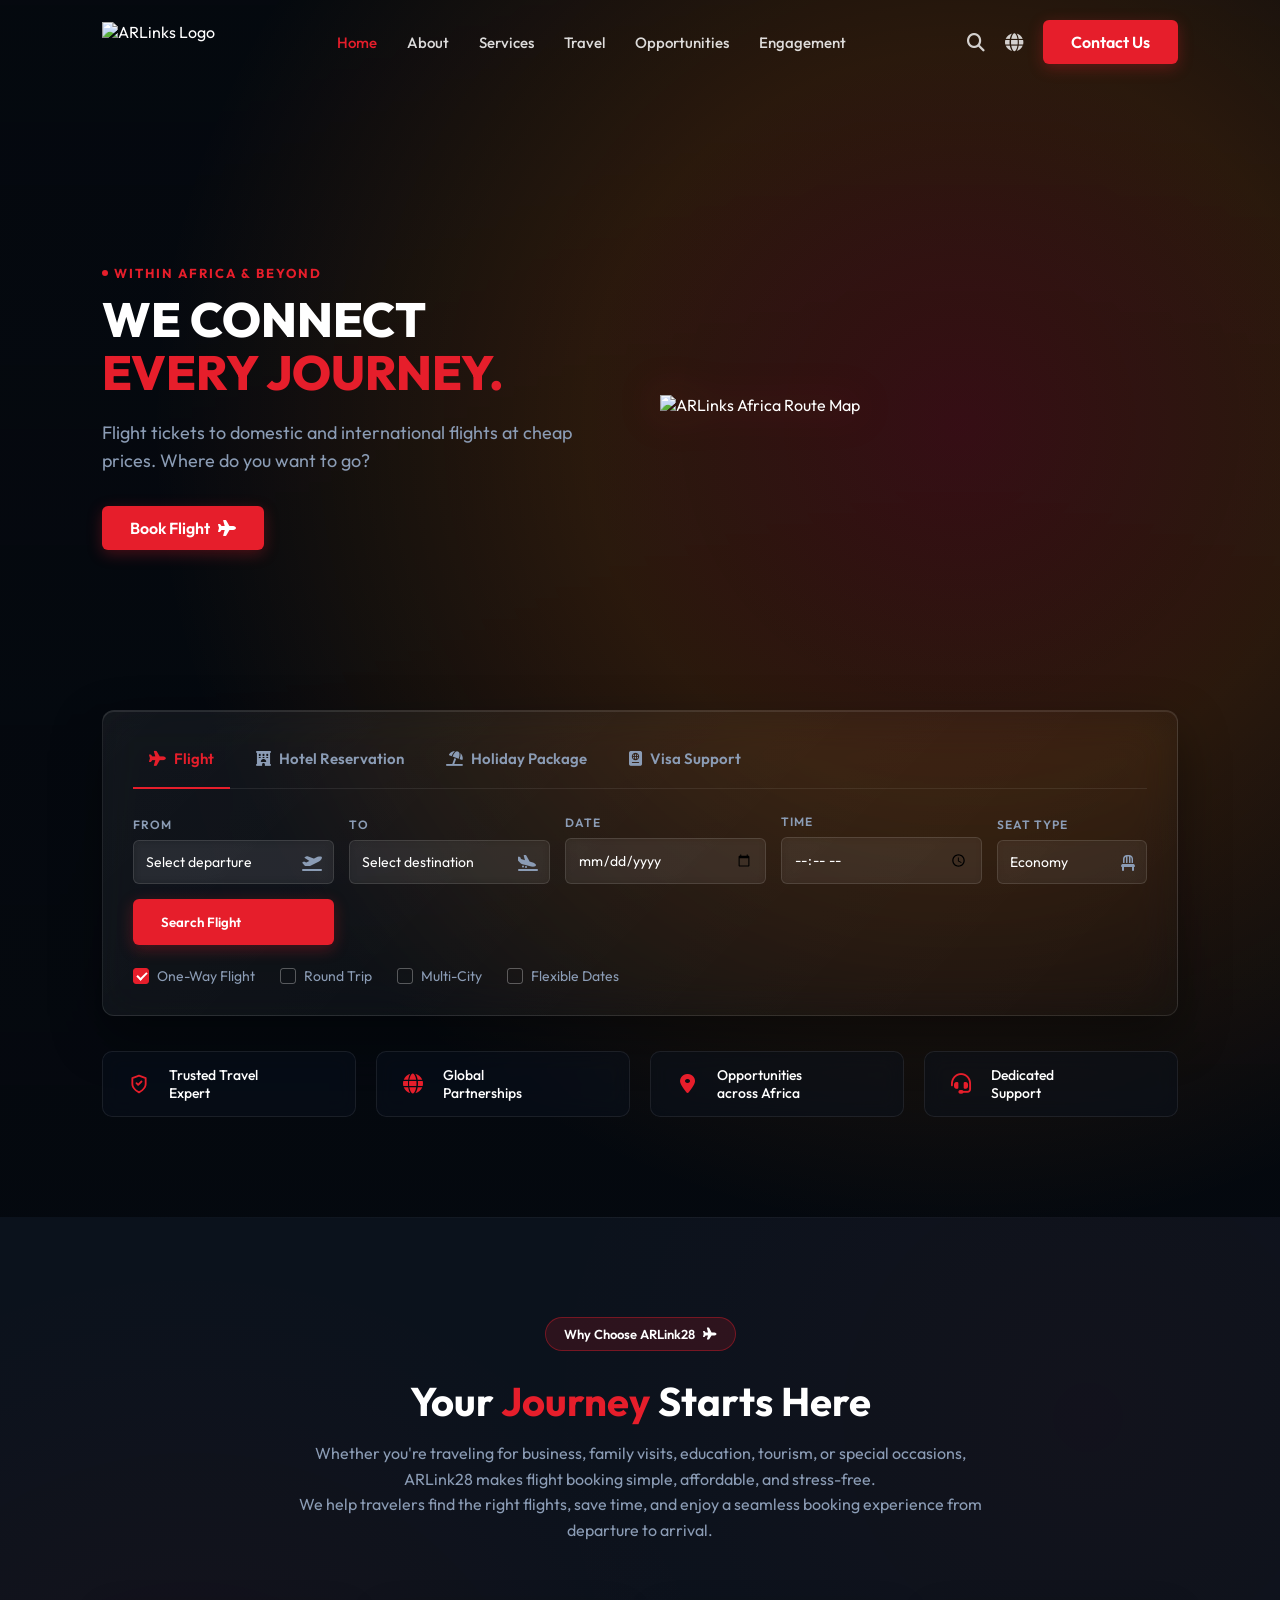
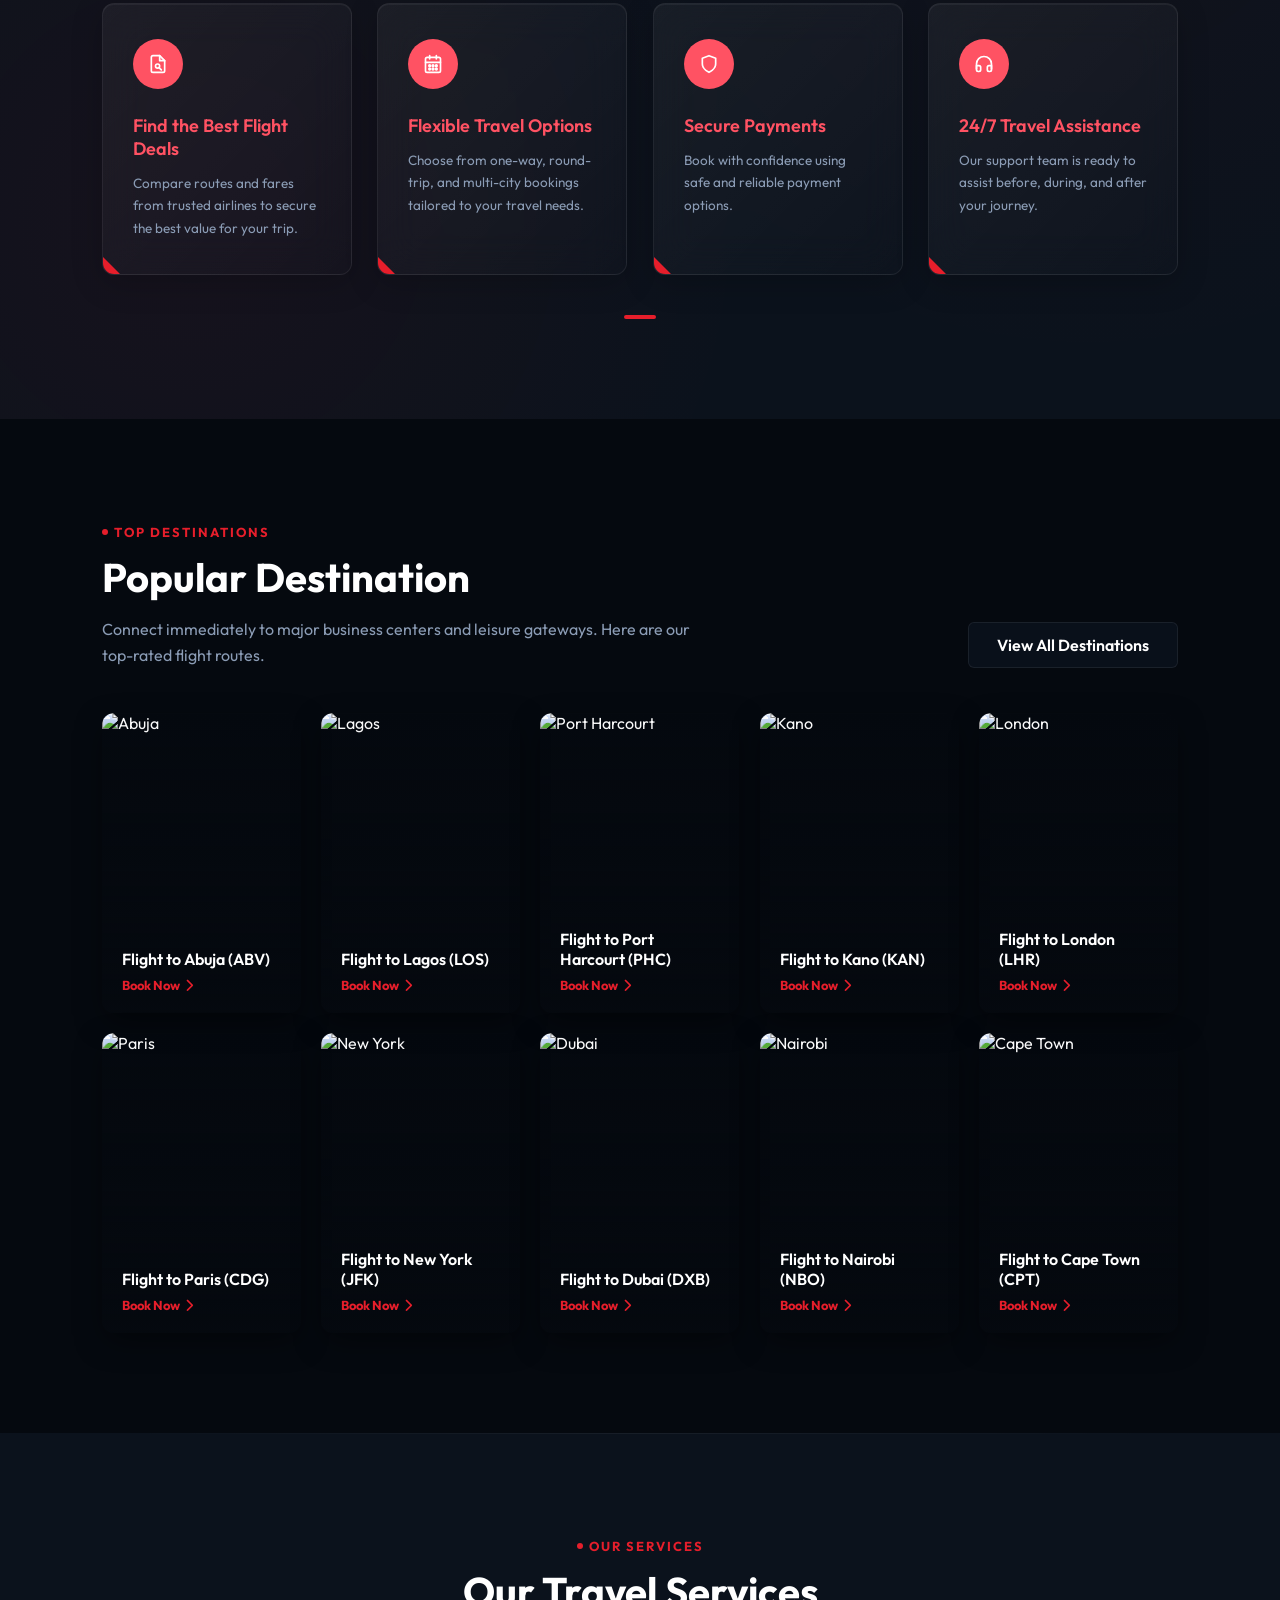
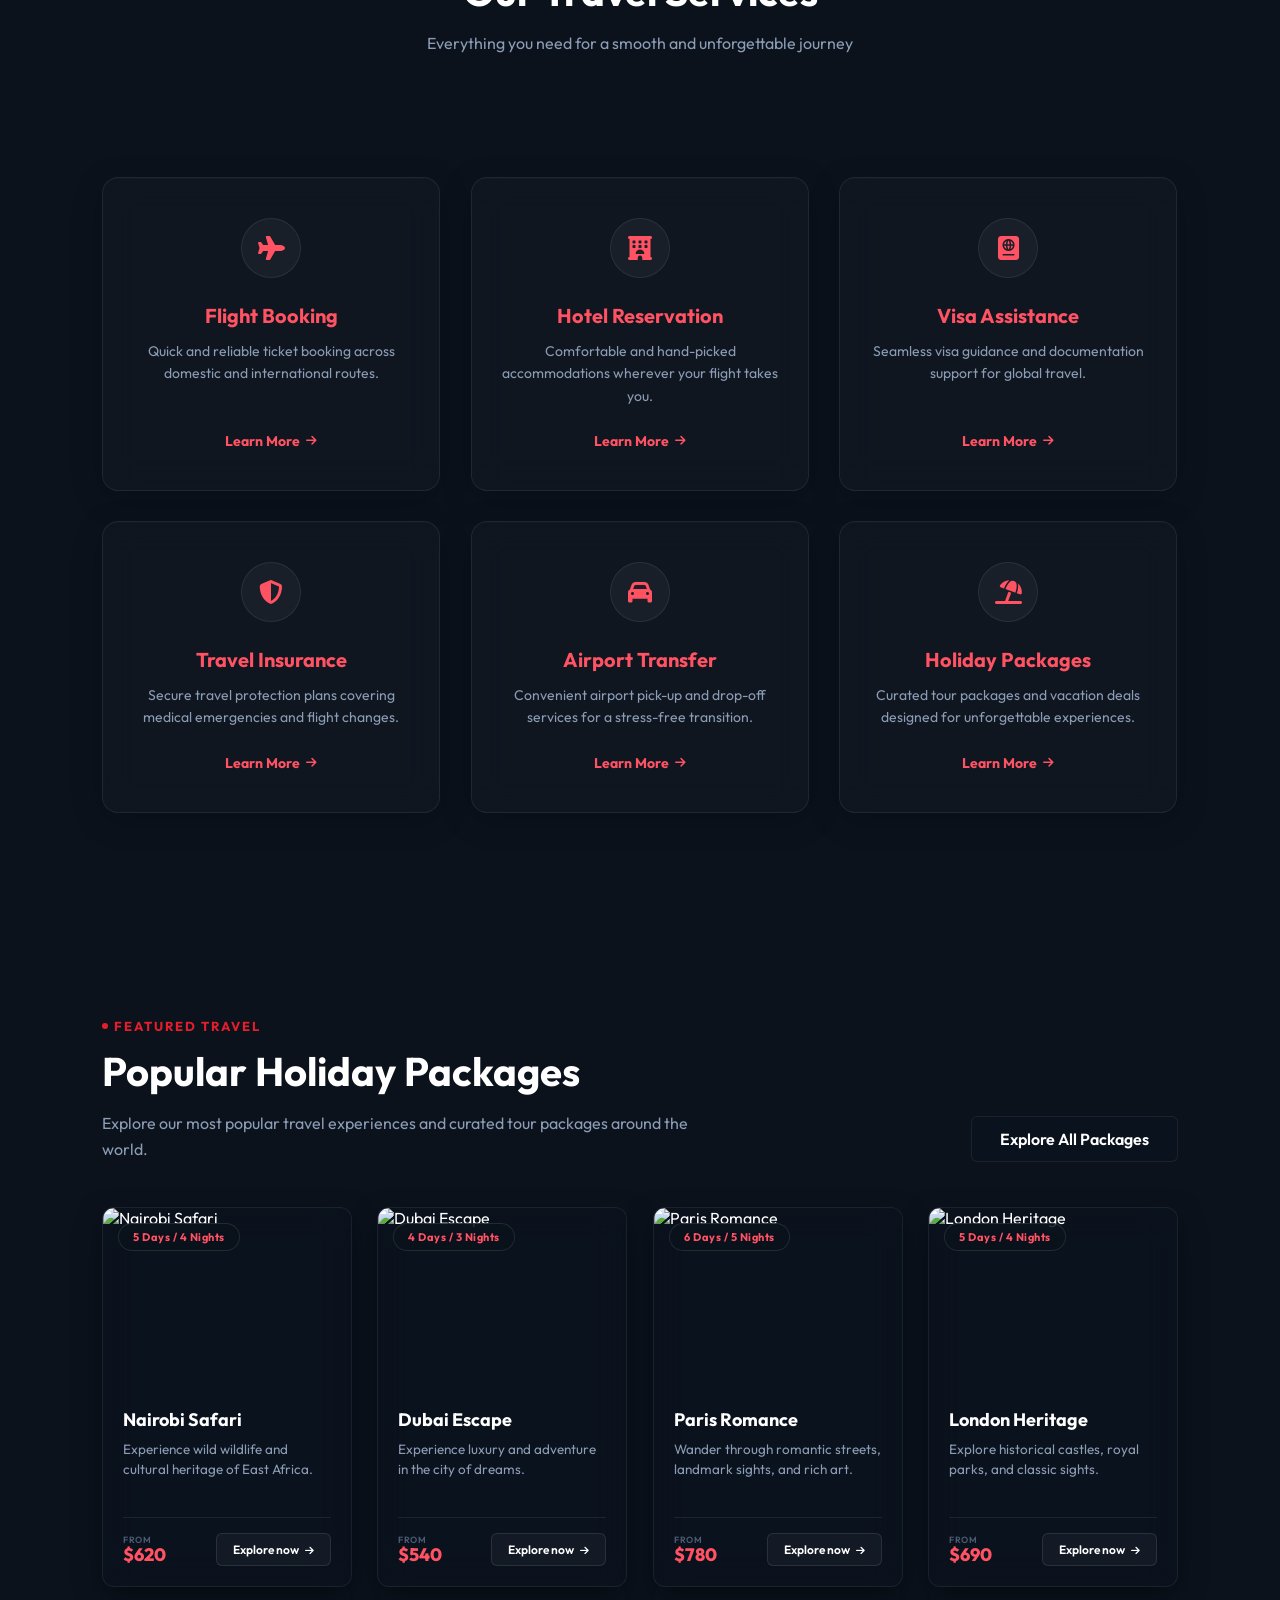
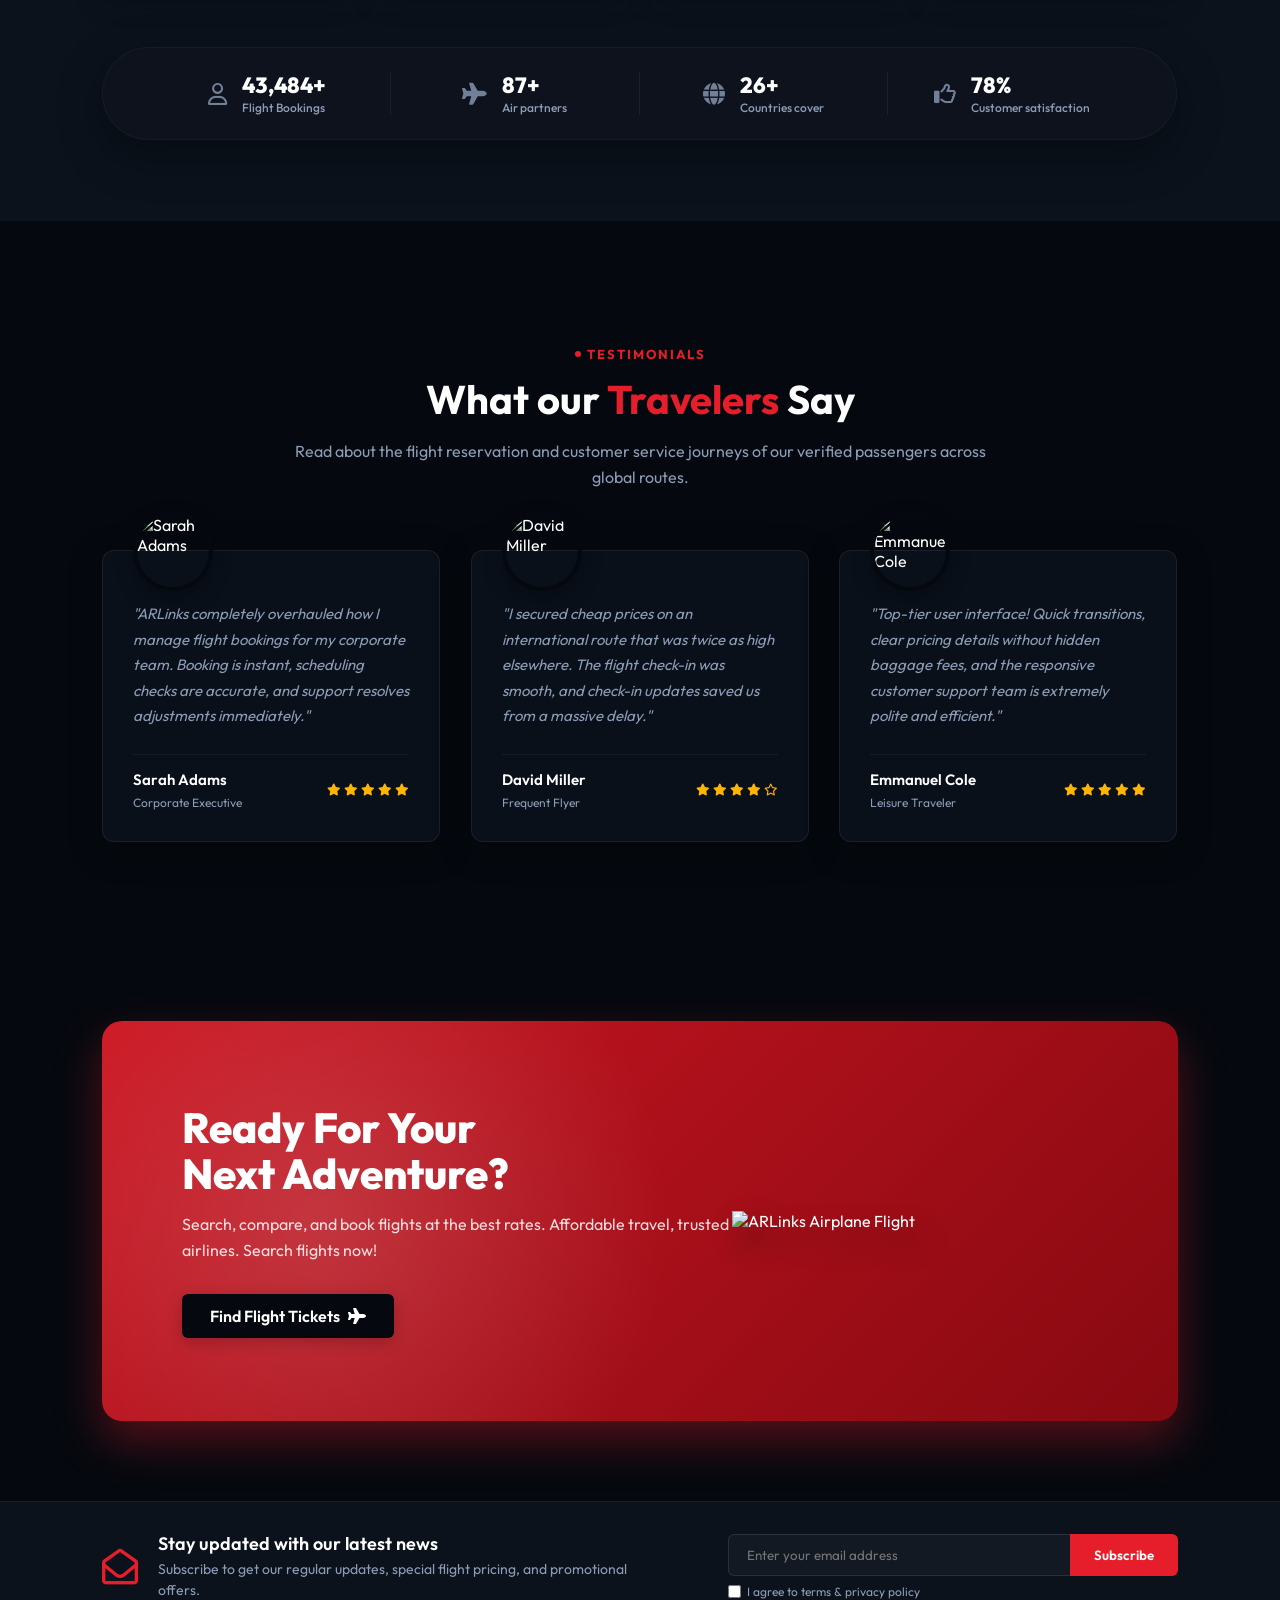
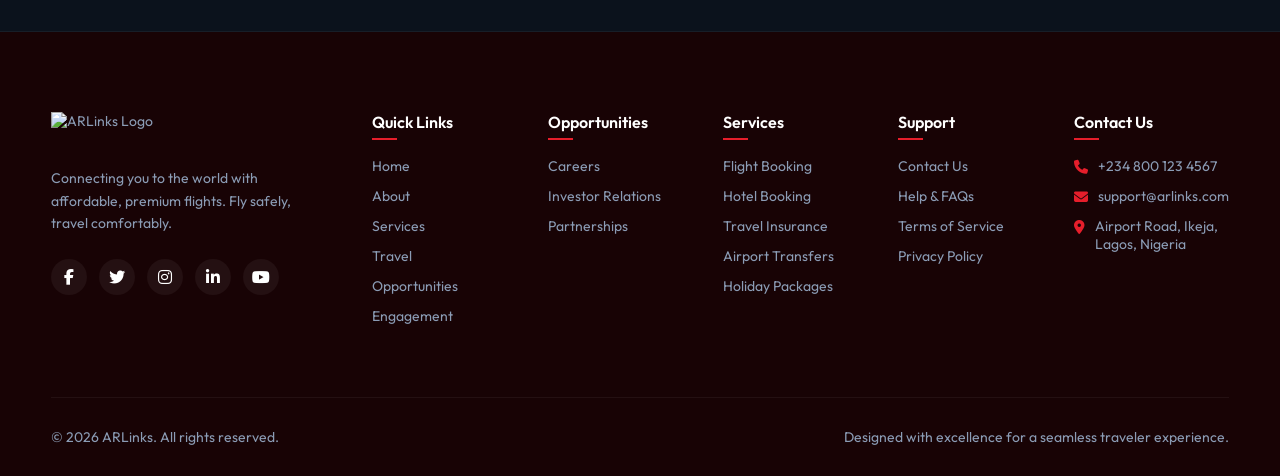
==== commit e2e58319: "Add files via upload" ====
--- a/index.html
+++ b/index.html
@@ -4,12 +4,14 @@
 <head>
     <meta charset="UTF-8">
     <meta name="viewport" content="width=device-width, initial-scale=1.0">
-    <title>AirLinks - We Connect Every Journey</title>
+    <title>ARLinks - We Connect Every Journey</title>
+    <meta name="description" content="Book affordable flights across Africa and internationally. ARLinks connects you to top destinations with trusted airlines, flexible options, and 24/7 support.">
     <!-- FontAwesome for Premium Icons -->
     <link rel="stylesheet" href="https://cdnjs.cloudflare.com/ajax/libs/font-awesome/6.4.0/css/all.min.css">
     <!-- Custom CSS -->
     <link rel="stylesheet" href="index.css">
     <link rel="stylesheet" href="about.css">
+    <link rel="stylesheet" href="animations.css">
 </head>
 
 <body>
@@ -17,20 +19,20 @@
     <!-- Header / Navigation Bar -->
     <header id="main-header">
         <a href="index.html" class="logo-container">
-            <img src="images/logo.png" alt="AirLinks Logo" id="header-logo">
+            <img src="images/logo.png" alt="ARLinks Logo" id="header-logo">
         </a>
         <nav id="nav-menu">
-            <a href="#home" class="active">Home</a>
+            <a href="index.html" class="active">Home</a>
             <a href="about.html">About</a>
             <a href="service.html">Services</a>
-            <a href="explore.html">Explore Flight</a>
-            <a href="#blog">Travel</a>
-            <a href="#contact">Engagement</a>
+            <a href="explore.html">Travel</a>
+            <a href="opportunities.html">Opportunities</a>
+            <a href="engagement.html">Engagement</a>
         </nav>
         <div class="nav-actions">
             <button class="icon-btn" aria-label="Search"><i class="fa-solid fa-magnifying-glass"></i></button>
             <button class="icon-btn" aria-label="Language"><i class="fa-solid fa-globe"></i></button>
-            <a href="#register" class="btn btn-primary" id="header-register-btn">Contact Us</a>
+            <a href="contact.html" class="btn btn-primary" id="header-register-btn">Contact Us</a>
             <button class="mobile-menu-toggle" id="menu-toggle-btn" aria-label="Toggle Menu">
                 <i class="fa-solid fa-bars"></i>
             </button>
@@ -42,27 +44,26 @@
 
     <!-- Hero Section -->
     <section class="hero" id="home">
-        <!-- Sun sunset overlay and map network overlay -->
 
         <div class="hero-main">
             <div class="hero-content">
-                <span class="section-tag">WITHIN AFRICA</span>
-                <h1>WE CONNECT <br><span class="highlight-red">EVERY JOURNEY.</span></h1>
-                <p>Flight tickets to domestic and international flights at cheap prices. Where do you want to go?</p>
-                <a href="#register" class="btn btn-primary">Book Flight <i class="fa-solid fa-plane"></i></a>
-            </div>
-            <div class="hero-visual">
-                <img src="images/HERO.png" alt="AirLinks Africa Route Map" class="hero-map">
+                <span class="section-tag hero-tag-entrance">WITHIN AFRICA & BEYOND</span>
+                <h1 class="hero-h1-entrance">WE CONNECT <br><span class="highlight-red">EVERY JOURNEY.</span></h1>
+                <p class="hero-p-entrance">Flight tickets to domestic and international flights at cheap prices. Where do you want to go?</p>
+                <a href="#register" class="btn btn-primary hero-btn-entrance">Book Flight <i class="fa-solid fa-plane"></i></a>
+            </div>
+            <div class="hero-visual hero-visual-entrance">
+                <img src="images/HERO.png" alt="ARLinks Africa Route Map" class="hero-map">
             </div>
         </div>
 
         <!-- Booking Widget Panel -->
-        <div class="booking-widget glass-panel">
+        <div class="booking-widget glass-panel hero-widget-entrance">
             <div class="booking-tabs">
                 <button class="tab-btn active" data-tab="flight"><i class="fa-solid fa-plane"></i> Flight</button>
                 <button class="tab-btn" data-tab="hotel"><i class="fa-solid fa-hotel"></i> Hotel Reservation</button>
-                <button class="tab-btn" data-tab="car"><i class="fa-solid fa-plane"></i> Holiday Package</button>
-                <button class="tab-btn" data-tab="taxi"><i class="fa-solid fa-visa"></i> Visa Support</button>
+                <button class="tab-btn" data-tab="car"><i class="fa-solid fa-umbrella-beach"></i> Holiday Package</button>
+                <button class="tab-btn" data-tab="taxi"><i class="fa-solid fa-passport"></i> Visa Support</button>
             </div>
 
             <form class="booking-form" onsubmit="event.preventDefault();">
@@ -74,7 +75,9 @@
                             <option value="LOS">Lagos (LOS)</option>
                             <option value="ABV">Abuja (ABV)</option>
                             <option value="PHC">Port Harcourt (PHC)</option>
+                            <option value="KAN">Kano (KAN)</option>
                             <option value="LHR">London (LHR)</option>
+                            <option value="DXB">Dubai (DXB)</option>
                         </select>
                         <i class="fa-solid fa-plane-departure"
                             style="position: absolute; right: 12px; top: 15px; color: var(--text-muted); pointer-events: none;"></i>
@@ -88,7 +91,13 @@
                             <option value="LOS">Lagos (LOS)</option>
                             <option value="ABV">Abuja (ABV)</option>
                             <option value="PHC">Port Harcourt (PHC)</option>
+                            <option value="KAN">Kano (KAN)</option>
                             <option value="LHR">London (LHR)</option>
+                            <option value="DXB">Dubai (DXB)</option>
+                            <option value="CDG">Paris (CDG)</option>
+                            <option value="JFK">New York (JFK)</option>
+                            <option value="NBO">Nairobi (NBO)</option>
+                            <option value="CPT">Cape Town (CPT)</option>
                         </select>
                         <i class="fa-solid fa-plane-arrival"
                             style="position: absolute; right: 12px; top: 15px; color: var(--text-muted); pointer-events: none;"></i>
@@ -149,7 +158,7 @@
 
         <!-- Trust Badges Row -->
         <div class="hero-badges-row">
-            <div class="hero-badge-card">
+            <div class="hero-badge-card reveal reveal-delay-1">
                 <div class="hero-badge-icon">
                     <svg viewBox="0 0 24 24" fill="none" stroke="currentColor" stroke-width="2.2" stroke-linecap="round"
                         stroke-linejoin="round">
@@ -161,7 +170,7 @@
                     Trusted Travel<br>Expert
                 </div>
             </div>
-            <div class="hero-badge-card">
+            <div class="hero-badge-card reveal reveal-delay-2">
                 <div class="hero-badge-icon">
                     <i class="fa-solid fa-globe"></i>
                 </div>
@@ -169,7 +178,7 @@
                     Global<br>Partnerships
                 </div>
             </div>
-            <div class="hero-badge-card">
+            <div class="hero-badge-card reveal reveal-delay-3">
                 <div class="hero-badge-icon">
                     <i class="fa-solid fa-location-dot"></i>
                 </div>
@@ -177,7 +186,7 @@
                     Opportunities<br>across Africa
                 </div>
             </div>
-            <div class="hero-badge-card">
+            <div class="hero-badge-card reveal reveal-delay-4">
                 <div class="hero-badge-icon">
                     <i class="fa-solid fa-headset"></i>
                 </div>
@@ -188,9 +197,9 @@
         </div>
     </section>
 
-    <!-- Why Choose AirLinks Section -->
+    <!-- Why Choose ARLinks Section -->
     <section class="why-choose-us" id="features">
-        <div class="section-header">
+        <div class="section-header reveal">
             <span class="why-choose-badge">Why Choose ARLink28 <i class="fa-solid fa-plane"></i></span>
             <h2>Your <span class="highlight-red">Journey</span> Starts Here</h2>
             <p>Whether you're traveling for business, family visits, education, tourism, or special occasions, ARLink28
@@ -200,7 +209,7 @@
         </div>
 
         <div class="features-grid">
-            <div class="feature-card glass-panel">
+            <div class="feature-card glass-panel reveal">
                 <div class="feature-icon-wrapper">
                     <svg viewBox="0 0 24 24" fill="none" stroke="currentColor" stroke-width="2" stroke-linecap="round"
                         stroke-linejoin="round">
@@ -213,7 +222,7 @@
                 <h3>Find the Best Flight Deals</h3>
                 <p>Compare routes and fares from trusted airlines to secure the best value for your trip.</p>
             </div>
-            <div class="feature-card glass-panel">
+            <div class="feature-card glass-panel reveal">
                 <div class="feature-icon-wrapper">
                     <svg viewBox="0 0 24 24" fill="none" stroke="currentColor" stroke-width="2" stroke-linecap="round"
                         stroke-linejoin="round">
@@ -232,7 +241,7 @@
                 <h3>Flexible Travel Options</h3>
                 <p>Choose from one-way, round-trip, and multi-city bookings tailored to your travel needs.</p>
             </div>
-            <div class="feature-card glass-panel">
+            <div class="feature-card glass-panel reveal">
                 <div class="feature-icon-wrapper">
                     <svg viewBox="0 0 24 24" fill="none" stroke="currentColor" stroke-width="2" stroke-linecap="round"
                         stroke-linejoin="round">
@@ -242,7 +251,7 @@
                 <h3>Secure Payments</h3>
                 <p>Book with confidence using safe and reliable payment options.</p>
             </div>
-            <div class="feature-card glass-panel">
+            <div class="feature-card glass-panel reveal">
                 <div class="feature-icon-wrapper">
                     <svg viewBox="0 0 24 24" fill="none" stroke="currentColor" stroke-width="2" stroke-linecap="round"
                         stroke-linejoin="round">
@@ -262,18 +271,18 @@
     <!-- Popular Destinations Section -->
     <section class="popular-destinations" id="destinations">
         <div class="destination-header-row">
-            <div class="section-header">
+            <div class="section-header reveal">
                 <span class="section-tag">Top Destinations</span>
                 <h2>Popular Destination</h2>
                 <p>Connect immediately to major business centers and leisure gateways. Here are our top-rated flight
                     routes.</p>
             </div>
-            <a href="#destinations" class="btn btn-secondary">View All Destinations</a>
+            <a href="explore.html" class="btn btn-secondary reveal">View All Destinations</a>
         </div>
 
         <!-- 10 Destination Cards Grid -->
         <div class="destinations-grid">
-            <div class="destination-card">
+            <div class="destination-card reveal">
                 <img src="images/0beb3e04fca00b01c6d5ee27858785f2.jpg" alt="Abuja" class="destination-img">
                 <div class="destination-overlay">
                     <div class="destination-pin"><i class="fa-solid fa-location-dot"></i></div>
@@ -281,7 +290,7 @@
                     <span class="book-now-link">Book Now <i class="fa-solid fa-chevron-right"></i></span>
                 </div>
             </div>
-            <div class="destination-card">
+            <div class="destination-card reveal">
                 <img src="images/11a45865c24a53fcd5b730276d1ea975.jpg" alt="Lagos" class="destination-img">
                 <div class="destination-overlay">
                     <div class="destination-pin"><i class="fa-solid fa-location-dot"></i></div>
@@ -289,7 +298,7 @@
                     <span class="book-now-link">Book Now <i class="fa-solid fa-chevron-right"></i></span>
                 </div>
             </div>
-            <div class="destination-card">
+            <div class="destination-card reveal">
                 <img src="images/IMG_5235.png" alt="Port Harcourt" class="destination-img">
                 <div class="destination-overlay">
                     <div class="destination-pin"><i class="fa-solid fa-location-dot"></i></div>
@@ -297,7 +306,7 @@
                     <span class="book-now-link">Book Now <i class="fa-solid fa-chevron-right"></i></span>
                 </div>
             </div>
-            <div class="destination-card">
+            <div class="destination-card reveal">
                 <img src="images/gini2.png" alt="Kano" class="destination-img">
                 <div class="destination-overlay">
                     <div class="destination-pin"><i class="fa-solid fa-location-dot"></i></div>
@@ -305,7 +314,7 @@
                     <span class="book-now-link">Book Now <i class="fa-solid fa-chevron-right"></i></span>
                 </div>
             </div>
-            <div class="destination-card">
+            <div class="destination-card reveal">
                 <img src="images/IMG_5236.png" alt="London" class="destination-img">
                 <div class="destination-overlay">
                     <div class="destination-pin"><i class="fa-solid fa-location-dot"></i></div>
@@ -313,40 +322,40 @@
                     <span class="book-now-link">Book Now <i class="fa-solid fa-chevron-right"></i></span>
                 </div>
             </div>
-            <div class="destination-card">
-                <img src="images/7839e8b4d562c15a8f62d6b174cba984.jpg" alt="Checkin" class="destination-img">
+            <div class="destination-card reveal">
+                <img src="images/7839e8b4d562c15a8f62d6b174cba984.jpg" alt="Paris" class="destination-img">
                 <div class="destination-overlay">
                     <div class="destination-pin"><i class="fa-solid fa-location-dot"></i></div>
                     <h4>Flight to Paris (CDG)</h4>
                     <span class="book-now-link">Book Now <i class="fa-solid fa-chevron-right"></i></span>
                 </div>
             </div>
-            <div class="destination-card">
-                <img src="images/e7be194d434ef6e446ad64626b9a0276.jpg" alt="Hotel room" class="destination-img">
+            <div class="destination-card reveal">
+                <img src="images/e7be194d434ef6e446ad64626b9a0276.jpg" alt="New York" class="destination-img">
                 <div class="destination-overlay">
                     <div class="destination-pin"><i class="fa-solid fa-location-dot"></i></div>
                     <h4>Flight to New York (JFK)</h4>
                     <span class="book-now-link">Book Now <i class="fa-solid fa-chevron-right"></i></span>
                 </div>
             </div>
-            <div class="destination-card">
-                <img src="images/488d546d69613897fbd91a3ec61d5c72.jpg" alt="Male Traveler" class="destination-img">
+            <div class="destination-card reveal">
+                <img src="images/488d546d69613897fbd91a3ec61d5c72.jpg" alt="Dubai" class="destination-img">
                 <div class="destination-overlay">
                     <div class="destination-pin"><i class="fa-solid fa-location-dot"></i></div>
                     <h4>Flight to Dubai (DXB)</h4>
                     <span class="book-now-link">Book Now <i class="fa-solid fa-chevron-right"></i></span>
                 </div>
             </div>
-            <div class="destination-card">
-                <img src="images/d4f2e3fa759091f84b4c8f98df2dc9d0.jpg" alt="Female Traveler" class="destination-img">
+            <div class="destination-card reveal">
+                <img src="images/d4f2e3fa759091f84b4c8f98df2dc9d0.jpg" alt="Nairobi" class="destination-img">
                 <div class="destination-overlay">
                     <div class="destination-pin"><i class="fa-solid fa-location-dot"></i></div>
                     <h4>Flight to Nairobi (NBO)</h4>
                     <span class="book-now-link">Book Now <i class="fa-solid fa-chevron-right"></i></span>
                 </div>
             </div>
-            <div class="destination-card">
-                <img src="images/026badc72f15f795f5246011b20dedb3.jpg" alt="Booking Relax" class="destination-img">
+            <div class="destination-card reveal">
+                <img src="images/026badc72f15f795f5246011b20dedb3.jpg" alt="Cape Town" class="destination-img">
                 <div class="destination-overlay">
                     <div class="destination-pin"><i class="fa-solid fa-location-dot"></i></div>
                     <h4>Flight to Cape Town (CPT)</h4>
@@ -358,7 +367,7 @@
 
     <!-- Our Travel Services Section -->
     <section class="our-services-section" id="services">
-        <div class="section-header">
+        <div class="section-header reveal">
             <span class="section-tag">Our Services</span>
             <h2>Our Travel Services</h2>
             <p>Everything you need for a smooth and unforgettable journey</p>
@@ -366,80 +375,80 @@
 
         <div class="services-grid-new">
             <!-- Card 1: Flight Booking -->
-            <div class="service-card-new glass-panel">
+            <div class="service-card-new glass-panel reveal">
                 <div class="service-icon-wrapper-new">
                     <i class="fa-solid fa-plane"></i>
                 </div>
                 <h3>Flight Booking</h3>
                 <p>Quick and reliable ticket booking across domestic and international routes.</p>
-                <a href="about.html" class="service-learn-more">Learn More <i class="fa-solid fa-arrow-right"></i></a>
+                <a href="service.html#flight-booking" class="service-learn-more">Learn More <i class="fa-solid fa-arrow-right"></i></a>
             </div>
 
             <!-- Card 2: Hotel Reservation -->
-            <div class="service-card-new glass-panel">
+            <div class="service-card-new glass-panel reveal">
                 <div class="service-icon-wrapper-new">
                     <i class="fa-solid fa-hotel"></i>
                 </div>
                 <h3>Hotel Reservation</h3>
                 <p>Comfortable and hand-picked accommodations wherever your flight takes you.</p>
-                <a href="about.html" class="service-learn-more">Learn More <i class="fa-solid fa-arrow-right"></i></a>
+                <a href="service.html#hotel-reservations" class="service-learn-more">Learn More <i class="fa-solid fa-arrow-right"></i></a>
             </div>
 
             <!-- Card 3: Visa Assistance -->
-            <div class="service-card-new glass-panel">
+            <div class="service-card-new glass-panel reveal">
                 <div class="service-icon-wrapper-new">
                     <i class="fa-solid fa-passport"></i>
                 </div>
                 <h3>Visa Assistance</h3>
                 <p>Seamless visa guidance and documentation support for global travel.</p>
-                <a href="about.html" class="service-learn-more">Learn More <i class="fa-solid fa-arrow-right"></i></a>
+                <a href="service.html" class="service-learn-more">Learn More <i class="fa-solid fa-arrow-right"></i></a>
             </div>
 
             <!-- Card 4: Travel Insurance -->
-            <div class="service-card-new glass-panel">
+            <div class="service-card-new glass-panel reveal">
                 <div class="service-icon-wrapper-new">
                     <i class="fa-solid fa-shield-halved"></i>
                 </div>
                 <h3>Travel Insurance</h3>
                 <p>Secure travel protection plans covering medical emergencies and flight changes.</p>
-                <a href="about.html" class="service-learn-more">Learn More <i class="fa-solid fa-arrow-right"></i></a>
+                <a href="service.html#travel-insurance" class="service-learn-more">Learn More <i class="fa-solid fa-arrow-right"></i></a>
             </div>
 
             <!-- Card 5: Airport Transfer -->
-            <div class="service-card-new glass-panel">
+            <div class="service-card-new glass-panel reveal">
                 <div class="service-icon-wrapper-new">
                     <i class="fa-solid fa-car"></i>
                 </div>
                 <h3>Airport Transfer</h3>
                 <p>Convenient airport pick-up and drop-off services for a stress-free transition.</p>
-                <a href="about.html" class="service-learn-more">Learn More <i class="fa-solid fa-arrow-right"></i></a>
+                <a href="service.html#airport-transfers" class="service-learn-more">Learn More <i class="fa-solid fa-arrow-right"></i></a>
             </div>
 
             <!-- Card 6: Holiday Packages -->
-            <div class="service-card-new glass-panel">
+            <div class="service-card-new glass-panel reveal">
                 <div class="service-icon-wrapper-new">
                     <i class="fa-solid fa-umbrella-beach"></i>
                 </div>
                 <h3>Holiday Packages</h3>
                 <p>Curated tour packages and vacation deals designed for unforgettable experiences.</p>
-                <a href="about.html" class="service-learn-more">Learn More <i class="fa-solid fa-arrow-right"></i></a>
+                <a href="service.html#holiday-packages" class="service-learn-more">Learn More <i class="fa-solid fa-arrow-right"></i></a>
             </div>
         </div>
 
         <!-- Featured Travel Subsection -->
         <div class="featured-travel-container">
             <div class="featured-travel-header-row">
-                <div class="section-header" style="text-align: left; margin: 0; max-width: 600px;">
+                <div class="section-header reveal" style="text-align: left; margin: 0; max-width: 600px;">
                     <span class="section-tag">Featured Travel</span>
                     <h2>Popular Holiday Packages</h2>
                     <p>Explore our most popular travel experiences and curated tour packages around the world.</p>
                 </div>
-                <a href="about.html" class="btn btn-secondary">Explore All Packages</a>
+                <a href="service.html#holiday-packages" class="btn btn-secondary reveal">Explore All Packages</a>
             </div>
 
             <div class="featured-travel-grid">
                 <!-- Card 1: Nairobi Safari -->
-                <div class="featured-travel-card">
+                <div class="featured-travel-card reveal">
                     <div class="featured-travel-img-wrapper">
                         <img src="images/d4f2e3fa759091f84b4c8f98df2dc9d0.jpg" alt="Nairobi Safari"
                             class="featured-travel-img">
@@ -452,14 +461,14 @@
                             <div class="featured-travel-price">
                                 <span>From</span> $620
                             </div>
-                            <a href="about.html" class="featured-travel-btn">Explore now <i
+                            <a href="service.html#holiday-packages" class="featured-travel-btn">Explore now <i
                                     class="fa-solid fa-arrow-right"></i></a>
                         </div>
                     </div>
                 </div>
 
                 <!-- Card 2: Dubai Escape -->
-                <div class="featured-travel-card">
+                <div class="featured-travel-card reveal">
                     <div class="featured-travel-img-wrapper">
                         <img src="images/488d546d69613897fbd91a3ec61d5c72.jpg" alt="Dubai Escape"
                             class="featured-travel-img">
@@ -472,14 +481,14 @@
                             <div class="featured-travel-price">
                                 <span>From</span> $540
                             </div>
-                            <a href="about.html" class="featured-travel-btn">Explore now <i
+                            <a href="service.html#holiday-packages" class="featured-travel-btn">Explore now <i
                                     class="fa-solid fa-arrow-right"></i></a>
                         </div>
                     </div>
                 </div>
 
                 <!-- Card 3: Paris Romance -->
-                <div class="featured-travel-card">
+                <div class="featured-travel-card reveal">
                     <div class="featured-travel-img-wrapper">
                         <img src="images/7839e8b4d562c15a8f62d6b174cba984.jpg" alt="Paris Romance"
                             class="featured-travel-img">
@@ -492,14 +501,14 @@
                             <div class="featured-travel-price">
                                 <span>From</span> $780
                             </div>
-                            <a href="about.html" class="featured-travel-btn">Explore now <i
+                            <a href="service.html#holiday-packages" class="featured-travel-btn">Explore now <i
                                     class="fa-solid fa-arrow-right"></i></a>
                         </div>
                     </div>
                 </div>
 
                 <!-- Card 4: London Heritage -->
-                <div class="featured-travel-card">
+                <div class="featured-travel-card reveal">
                     <div class="featured-travel-img-wrapper">
                         <img src="images/IMG_5236.png" alt="London Heritage" class="featured-travel-img">
                         <span class="featured-travel-duration">5 Days / 4 Nights</span>
@@ -511,22 +520,23 @@
                             <div class="featured-travel-price">
                                 <span>From</span> $690
                             </div>
-                            <a href="about.html" class="featured-travel-btn">Explore now <i
+                            <a href="service.html#holiday-packages" class="featured-travel-btn">Explore now <i
                                     class="fa-solid fa-arrow-right"></i></a>
                         </div>
                     </div>
                 </div>
             </div>
         </div>
+
         <!-- Part C: Stats Capsule -->
-        <div class="stats-capsule-container">
+        <div class="stats-capsule-container reveal">
             <div class="stats-capsule-row">
                 <div class="capsule-stat-item">
                     <div class="capsule-icon-box">
                         <i class="fa-regular fa-user"></i>
                     </div>
                     <div class="capsule-stat-content">
-                        <div class="capsule-stat-num">50,000+</div>
+                        <div class="capsule-stat-num" data-target="50,000+">50,000+</div>
                         <div class="capsule-stat-lbl">Flight Bookings</div>
                     </div>
                 </div>
@@ -536,7 +546,7 @@
                         <i class="fa-solid fa-plane"></i>
                     </div>
                     <div class="capsule-stat-content">
-                        <div class="capsule-stat-num">100+</div>
+                        <div class="capsule-stat-num" data-target="100+">100+</div>
                         <div class="capsule-stat-lbl">Air partners</div>
                     </div>
                 </div>
@@ -546,7 +556,7 @@
                         <i class="fa-solid fa-globe"></i>
                     </div>
                     <div class="capsule-stat-content">
-                        <div class="capsule-stat-num">30+</div>
+                        <div class="capsule-stat-num" data-target="30+">30+</div>
                         <div class="capsule-stat-lbl">Countries cover</div>
                     </div>
                 </div>
@@ -556,7 +566,7 @@
                         <i class="fa-regular fa-thumbs-up"></i>
                     </div>
                     <div class="capsule-stat-content">
-                        <div class="capsule-stat-num">90%</div>
+                        <div class="capsule-stat-num" data-target="90%">90%</div>
                         <div class="capsule-stat-lbl">Customer satisfaction</div>
                     </div>
                 </div>
@@ -568,7 +578,7 @@
 
     <!-- Testimonials Section -->
     <section class="testimonials" id="blog">
-        <div class="section-header">
+        <div class="section-header reveal">
             <span class="section-tag">Testimonials</span>
             <h2>What our <span class="highlight-red">Travelers</span> Say</h2>
             <p>Read about the flight reservation and customer service journeys of our verified passengers across
@@ -578,11 +588,11 @@
 
         <div class="testimonials-grid">
             <!-- Testimonial 1 -->
-            <div class="testimonial-card glass-panel">
+            <div class="testimonial-card glass-panel reveal">
                 <div class="testimonial-avatar">
                     <img src="images/071c01cbad5ab7965667ff2e9ef5765c.jpg" alt="Sarah Adams">
                 </div>
-                <p class="testimonial-text">"AirLinks completely overhauled how I manage flight bookings for my
+                <p class="testimonial-text">"ARLinks completely overhauled how I manage flight bookings for my
                     corporate team. Booking is instant, scheduling checks are accurate, and support resolves
                     adjustments
                     immediately."</p>
@@ -601,7 +611,7 @@
                 </div>
             </div>
             <!-- Testimonial 2 -->
-            <div class="testimonial-card glass-panel">
+            <div class="testimonial-card glass-panel reveal">
                 <div class="testimonial-avatar">
                     <img src="images/026badc72f15f795f5246011b20dedb3.jpg" alt="David Miller">
                 </div>
@@ -623,7 +633,7 @@
                 </div>
             </div>
             <!-- Testimonial 3 -->
-            <div class="testimonial-card glass-panel">
+            <div class="testimonial-card glass-panel reveal">
                 <div class="testimonial-avatar">
                     <img src="images/488d546d69613897fbd91a3ec61d5c72.jpg" alt="Emmanuel Cole">
                 </div>
@@ -651,7 +661,7 @@
 
     <!-- CTA Ready For Next Adventure Section -->
     <section class="cta-adventure">
-        <div class="cta-banner">
+        <div class="cta-banner reveal-scale">
             <div class="cta-content">
                 <h2>Ready For Your <br>Next Adventure?</h2>
                 <p>Search, compare, and book flights at the best rates. Affordable travel, trusted airlines. Search
@@ -659,7 +669,7 @@
                 <a href="#home" class="btn btn-primary">Find Flight Tickets <i class="fa-solid fa-plane"></i></a>
             </div>
             <div class="cta-visual">
-                <img src="images/IMG_5238.png" alt="AirLinks Airplane Flight" class="cta-plane">
+                <img src="images/IMG_5238.png" alt="ARLinks Airplane Flight" class="cta-plane">
             </div>
         </div>
     </section>
@@ -667,14 +677,14 @@
     <!-- Newsletter Bar -->
     <section class="newsletter-bar" id="register">
         <div class="newsletter-container">
-            <div class="newsletter-info">
+            <div class="newsletter-info reveal-left">
                 <i class="fa-regular fa-envelope-open newsletter-icon"></i>
                 <div class="newsletter-text">
                     <h4>Stay updated with our latest news</h4>
                     <p>Subscribe to get our regular updates, special flight pricing, and promotional offers.</p>
                 </div>
             </div>
-            <div class="newsletter-form-container">
+            <div class="newsletter-form-container reveal-right">
                 <form class="newsletter-form" onsubmit="event.preventDefault();">
                     <input type="email" placeholder="Enter your email address" required
                         aria-label="Email for newsletter">
@@ -682,7 +692,7 @@
                 </form>
                 <div class="newsletter-agree">
                     <input type="checkbox" id="newsletter-check" required>
-                    <label for="newsletter-check">I agree to terms & privacy policy</label>
+                    <label for="newsletter-check">I agree to terms &amp; privacy policy</label>
                 </div>
             </div>
         </div>
@@ -693,7 +703,7 @@
         <div class="footer-top">
             <div class="footer-brand">
                 <a href="index.html" class="logo-container">
-                    <img src="images/logo.png" alt="AirLinks Logo" style="height: 35px;">
+                    <img src="images/logo.png" alt="ARLinks Logo" style="height: 35px;">
                 </a>
                 <p>Connecting you to the world with affordable, premium flights. Fly safely, travel comfortably.</p>
                 <div class="social-links">
@@ -708,22 +718,21 @@
             <div class="footer-col">
                 <h5>Quick Links</h5>
                 <ul>
-                    <li><a href="index.html#home">Home</a></li>
+                    <li><a href="index.html">Home</a></li>
+                    <li><a href="about.html">About</a></li>
                     <li><a href="service.html">Services</a></li>
-                    <li><a href="about.html">About</a></li>
-                    <li><a href="explore.html">Explore Flight</a></li>
-                    <li><a href="index.html#blog">Blog</a></li>
+                    <li><a href="explore.html">Travel</a></li>
+                    <li><a href="opportunities.html">Opportunities</a></li>
+                    <li><a href="engagement.html">Engagement</a></li>
                 </ul>
             </div>
 
             <div class="footer-col">
-                <h5>Popular Routes</h5>
+                <h5>Opportunities</h5>
                 <ul>
-                    <li><a href="index.html#destinations">Abuja Route</a></li>
-                    <li><a href="index.html#destinations">Lagos Route</a></li>
-                    <li><a href="index.html#destinations">Port Harcourt</a></li>
-                    <li><a href="index.html#destinations">Kano Route</a></li>
-                    <li><a href="index.html#destinations">London Route</a></li>
+                    <li><a href="opportunities.html#careers">Careers</a></li>
+                    <li><a href="opportunities.html#invest">Investor Relations</a></li>
+                    <li><a href="opportunities.html#partnerships">Partnerships</a></li>
                 </ul>
             </div>
 
@@ -741,8 +750,8 @@
             <div class="footer-col">
                 <h5>Support</h5>
                 <ul>
-                    <li><a href="#">Help Center</a></li>
-                    <li><a href="#">Contact Us</a></li>
+                    <li><a href="contact.html">Contact Us</a></li>
+                    <li><a href="contact.html#faq">Help &amp; FAQs</a></li>
                     <li><a href="#">Terms of Service</a></li>
                     <li><a href="#">Privacy Policy</a></li>
                 </ul>
@@ -757,7 +766,7 @@
                     </li>
                     <li>
                         <i class="fa-solid fa-envelope"></i>
-                        <span>support@airlinks.com</span>
+                        <span>support@arlinks.com</span>
                     </li>
                     <li>
                         <i class="fa-solid fa-location-dot"></i>
@@ -768,68 +777,13 @@
         </div>
 
         <div class="footer-bottom">
-            <p>&copy; 2026 AirLinks. All rights reserved.</p>
+            <p>&copy; 2026 ARLinks. All rights reserved.</p>
             <p>Designed with excellence for a seamless traveler experience.</p>
         </div>
     </footer>
 
-    <!-- Simple sticky header effect, tab selection, and mobile menu logic -->
-    <script>
-        window.addEventListener('scroll', () => {
-            const header = document.getElementById('main-header');
-            if (window.scrollY > 50) {
-                header.classList.add('sticky');
-            } else {
-                header.classList.remove('sticky');
-            }
-        });
-
-        // Booking widget tabs
-        const tabBtns = document.querySelectorAll('.tab-btn');
-        tabBtns.forEach(btn => {
-            btn.addEventListener('click', () => {
-                tabBtns.forEach(b => b.classList.remove('active'));
-                btn.classList.add('active');
-            });
-        });
-
-        // Mobile Navigation Drawer Toggle
-        const menuToggleBtn = document.getElementById('menu-toggle-btn');
-        const navMenu = document.getElementById('nav-menu');
-        const menuOverlay = document.getElementById('menu-overlay');
-
-        if (menuToggleBtn && navMenu && menuOverlay) {
-            const toggleMenu = () => {
-                navMenu.classList.toggle('active');
-                menuOverlay.classList.toggle('active');
-
-                const icon = menuToggleBtn.querySelector('i');
-                if (icon.classList.contains('fa-bars')) {
-                    icon.classList.remove('fa-bars');
-                    icon.classList.add('fa-xmark');
-                } else {
-                    icon.classList.remove('fa-xmark');
-                    icon.classList.add('fa-bars');
-                }
-            };
-
-            menuToggleBtn.addEventListener('click', toggleMenu);
-            menuOverlay.addEventListener('click', toggleMenu);
-
-            // Close menu if a link is clicked
-            navMenu.querySelectorAll('a').forEach(link => {
-                link.addEventListener('click', () => {
-                    navMenu.classList.remove('active');
-                    menuOverlay.classList.remove('active');
-                    const icon = menuToggleBtn.querySelector('i');
-                    if (icon) {
-                        icon.classList.remove('fa-xmark');
-                        icon.classList.add('fa-bars');
-                    }
-                });
-            });
-        }
-    </script>
+    <!-- Animation Engine -->
+    <script src="animations.js"></script>
 </body>
 
 </html>
--- a/index.css
+++ b/index.css
@@ -21,6 +21,13 @@
     --card-glow: 0 10px 30px -5px rgba(0, 0, 0, 0.5);
 
     --transition-smooth: all 0.3s cubic-bezier(0.4, 0, 0.2, 1);
+}
+
+/* Anchor offset: compensate for sticky header height */
+#home, #features, #destinations, #services, #blog, #contact,
+#about, #flight-booking, #hotel-reservations, #travel-insurance,
+#airport-transfers, #holiday-packages, #register {
+    scroll-margin-top: 80px;
 }
 
 /* Reset & Base Styles */
--- a/animations.css
+++ b/animations.css
@@ -0,0 +1,265 @@
+/* ============================================================
+   ARLink Global Animation System
+   Shared across index.html, about.html, service.html, explore.html
+   ============================================================ */
+
+/* ── Page Load Fade-In ───────────────────────────────────── */
+@keyframes pageFadeIn {
+    from { opacity: 0; }
+    to   { opacity: 1; }
+}
+
+body {
+    animation: pageFadeIn 0.5s ease forwards;
+}
+
+/* ── Core Keyframes ──────────────────────────────────────── */
+@keyframes fadeInUp {
+    from {
+        opacity: 0;
+        transform: translateY(40px);
+    }
+    to {
+        opacity: 1;
+        transform: translateY(0);
+    }
+}
+
+@keyframes fadeInDown {
+    from {
+        opacity: 0;
+        transform: translateY(-40px);
+    }
+    to {
+        opacity: 1;
+        transform: translateY(0);
+    }
+}
+
+@keyframes fadeInLeft {
+    from {
+        opacity: 0;
+        transform: translateX(-50px);
+    }
+    to {
+        opacity: 1;
+        transform: translateX(0);
+    }
+}
+
+@keyframes fadeInRight {
+    from {
+        opacity: 0;
+        transform: translateX(50px);
+    }
+    to {
+        opacity: 1;
+        transform: translateX(0);
+    }
+}
+
+@keyframes fadeInScale {
+    from {
+        opacity: 0;
+        transform: scale(0.88);
+    }
+    to {
+        opacity: 1;
+        transform: scale(1);
+    }
+}
+
+@keyframes slideInDown {
+    from {
+        opacity: 0;
+        transform: translateY(-20px);
+    }
+    to {
+        opacity: 1;
+        transform: translateY(0);
+    }
+}
+
+@keyframes shimmer {
+    0%   { background-position: -200% center; }
+    100% { background-position: 200% center; }
+}
+
+@keyframes pulseRing {
+    0%   { box-shadow: 0 0 0 0 rgba(230, 30, 43, 0.35); }
+    70%  { box-shadow: 0 0 0 12px rgba(230, 30, 43, 0); }
+    100% { box-shadow: 0 0 0 0 rgba(230, 30, 43, 0); }
+}
+
+@keyframes floatY {
+    0%, 100% { transform: translateY(0px); }
+    50%       { transform: translateY(-10px); }
+}
+
+/* ── Scroll-Reveal Base State ────────────────────────────── */
+/* Elements with .reveal start hidden and animate in when .visible is added by JS */
+.reveal {
+    opacity: 0;
+    transform: translateY(38px);
+    transition: opacity 0.7s cubic-bezier(0.22, 1, 0.36, 1),
+                transform 0.7s cubic-bezier(0.22, 1, 0.36, 1);
+    will-change: opacity, transform;
+}
+
+.reveal.visible {
+    opacity: 1;
+    transform: translateY(0);
+}
+
+/* Directional variants */
+.reveal-left {
+    opacity: 0;
+    transform: translateX(-50px);
+    transition: opacity 0.75s cubic-bezier(0.22, 1, 0.36, 1),
+                transform 0.75s cubic-bezier(0.22, 1, 0.36, 1);
+}
+
+.reveal-left.visible {
+    opacity: 1;
+    transform: translateX(0);
+}
+
+.reveal-right {
+    opacity: 0;
+    transform: translateX(50px);
+    transition: opacity 0.75s cubic-bezier(0.22, 1, 0.36, 1),
+                transform 0.75s cubic-bezier(0.22, 1, 0.36, 1);
+}
+
+.reveal-right.visible {
+    opacity: 1;
+    transform: translateX(0);
+}
+
+.reveal-scale {
+    opacity: 0;
+    transform: scale(0.9);
+    transition: opacity 0.65s cubic-bezier(0.22, 1, 0.36, 1),
+                transform 0.65s cubic-bezier(0.22, 1, 0.36, 1);
+}
+
+.reveal-scale.visible {
+    opacity: 1;
+    transform: scale(1);
+}
+
+/* ── Stagger Delays ──────────────────────────────────────── */
+.reveal-delay-1  { transition-delay: 0.05s; }
+.reveal-delay-2  { transition-delay: 0.12s; }
+.reveal-delay-3  { transition-delay: 0.19s; }
+.reveal-delay-4  { transition-delay: 0.26s; }
+.reveal-delay-5  { transition-delay: 0.33s; }
+.reveal-delay-6  { transition-delay: 0.40s; }
+.reveal-delay-7  { transition-delay: 0.47s; }
+.reveal-delay-8  { transition-delay: 0.54s; }
+.reveal-delay-9  { transition-delay: 0.61s; }
+.reveal-delay-10 { transition-delay: 0.68s; }
+
+/* ── Hero Entrance Animations ────────────────────────────── */
+/* Applied directly to hero elements — fire on page load */
+.hero-tag-entrance {
+    animation: slideInDown 0.7s cubic-bezier(0.22, 1, 0.36, 1) 0.2s both;
+}
+
+.hero-h1-entrance {
+    animation: fadeInUp 0.9s cubic-bezier(0.22, 1, 0.36, 1) 0.4s both;
+}
+
+.hero-p-entrance {
+    animation: fadeInUp 0.9s cubic-bezier(0.22, 1, 0.36, 1) 0.6s both;
+}
+
+.hero-btn-entrance {
+    animation: fadeInUp 0.8s cubic-bezier(0.22, 1, 0.36, 1) 0.8s both;
+}
+
+.hero-visual-entrance {
+    animation: fadeInScale 1.1s cubic-bezier(0.22, 1, 0.36, 1) 0.5s both;
+}
+
+.hero-widget-entrance {
+    animation: fadeInUp 0.9s cubic-bezier(0.22, 1, 0.36, 1) 1.0s both;
+}
+
+/* ── Section Header Reveal Enhancement ───────────────────── */
+.section-header .section-tag,
+.section-header .why-choose-badge {
+    display: inline-flex;
+}
+
+/* ── Stat Counter Element ─────────────────────────────────── */
+/* The actual number element that gets counted up */
+.stat-counter {
+    display: inline-block;
+    transition: none;
+}
+
+/* ── Hover Micro-animations ──────────────────────────────── */
+/* Pulse ring on primary CTAs */
+.btn-primary:focus,
+.btn-primary:active {
+    animation: pulseRing 0.6s ease-out;
+}
+
+/* Float on hero visual */
+.hero-visual .hero-map {
+    animation: pulseGlow 4s infinite ease-in-out, floatY 6s ease-in-out infinite;
+}
+
+/* Enhanced card hover lift with glow trail */
+.feature-card,
+.service-card-new,
+.featured-travel-card,
+.testimonial-card,
+.destination-card,
+.why-card {
+    transition: transform 0.35s cubic-bezier(0.22, 1, 0.36, 1),
+                box-shadow 0.35s cubic-bezier(0.22, 1, 0.36, 1),
+                border-color 0.35s ease,
+                background 0.35s ease !important;
+}
+
+/* ── Section Divider Line Animation ──────────────────────── */
+.section-divider-line {
+    height: 1px;
+    background: linear-gradient(90deg, transparent, rgba(230, 30, 43, 0.5), transparent);
+    animation: shimmer 3s infinite linear;
+    background-size: 200% auto;
+}
+
+/* ── Typewriter cursor for hero tag ─────────────────────── */
+@keyframes blink {
+    0%, 100% { opacity: 1; }
+    50%       { opacity: 0; }
+}
+
+/* ── Reduce motion support ───────────────────────────────── */
+@media (prefers-reduced-motion: reduce) {
+    .reveal,
+    .reveal-left,
+    .reveal-right,
+    .reveal-scale {
+        opacity: 1;
+        transform: none;
+        transition: none;
+    }
+
+    .hero-tag-entrance,
+    .hero-h1-entrance,
+    .hero-p-entrance,
+    .hero-btn-entrance,
+    .hero-visual-entrance,
+    .hero-widget-entrance {
+        animation: none;
+        opacity: 1;
+    }
+
+    body {
+        animation: none;
+    }
+}
